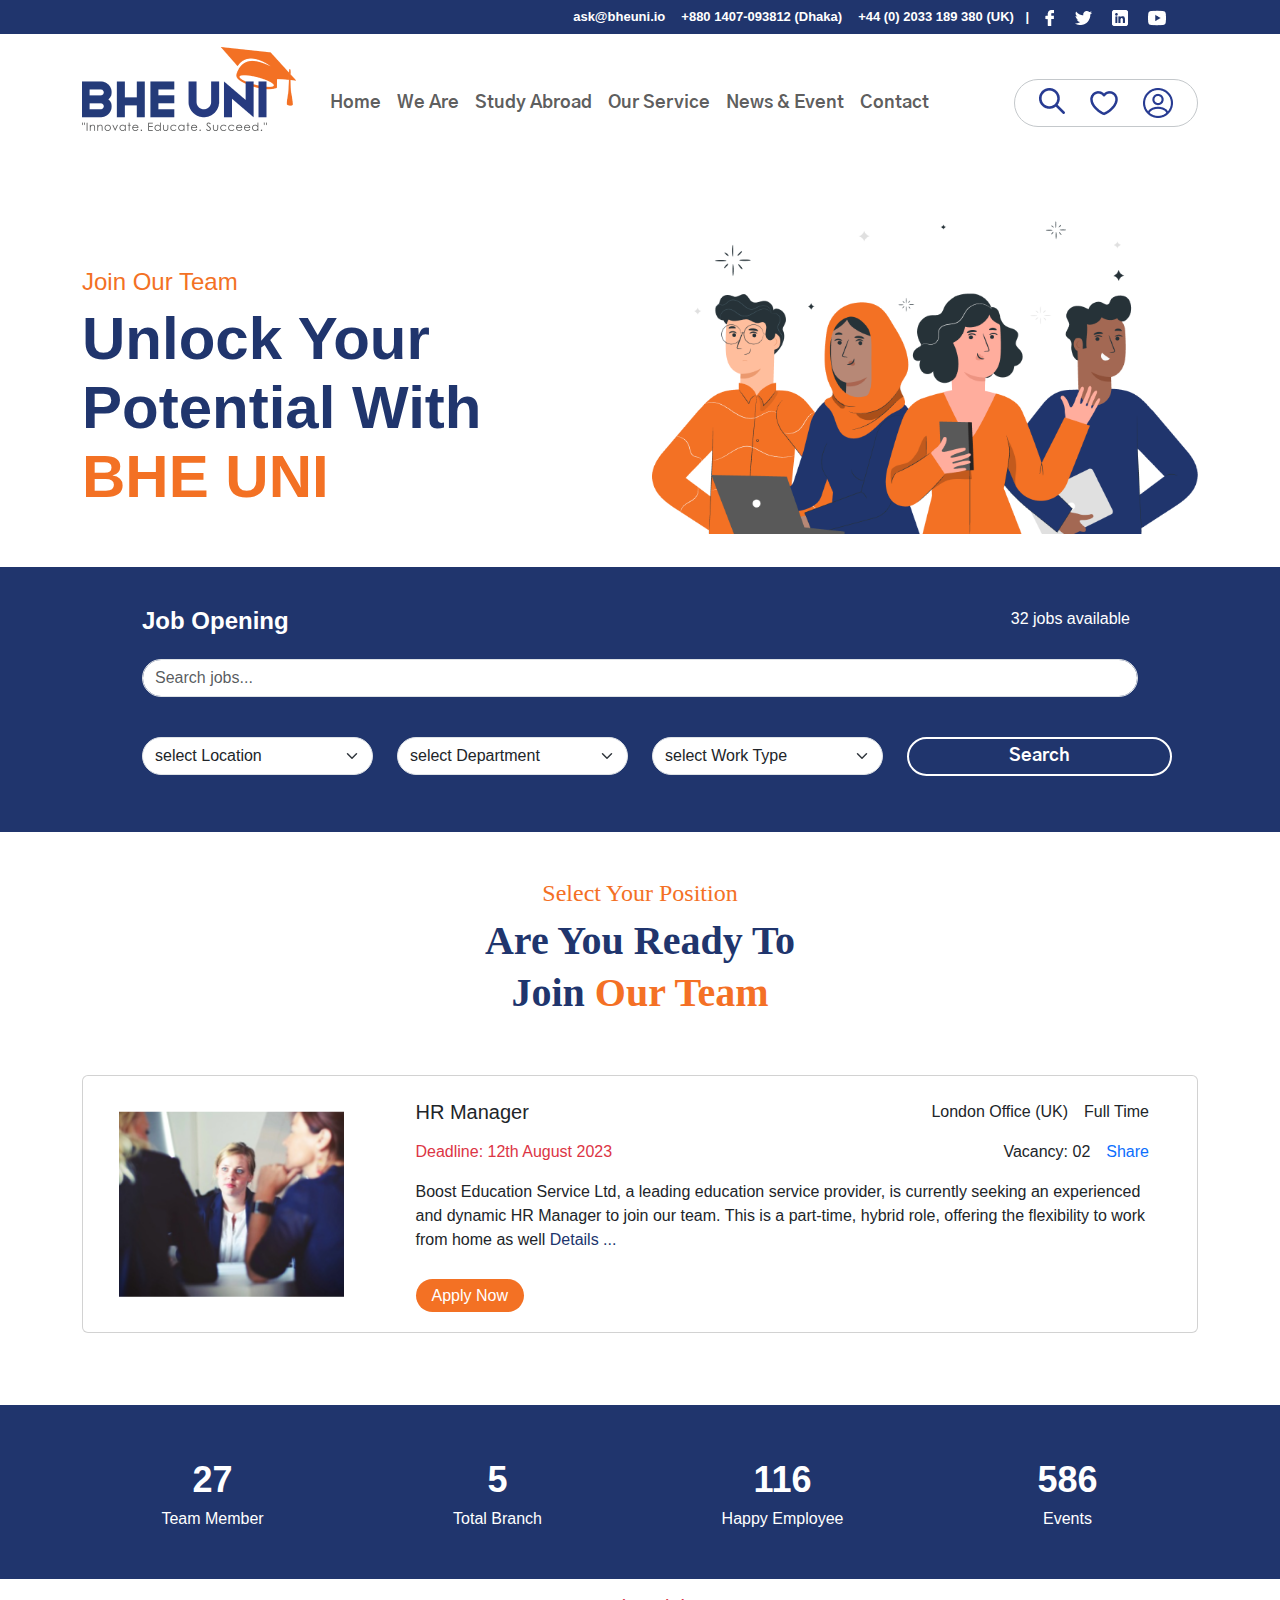
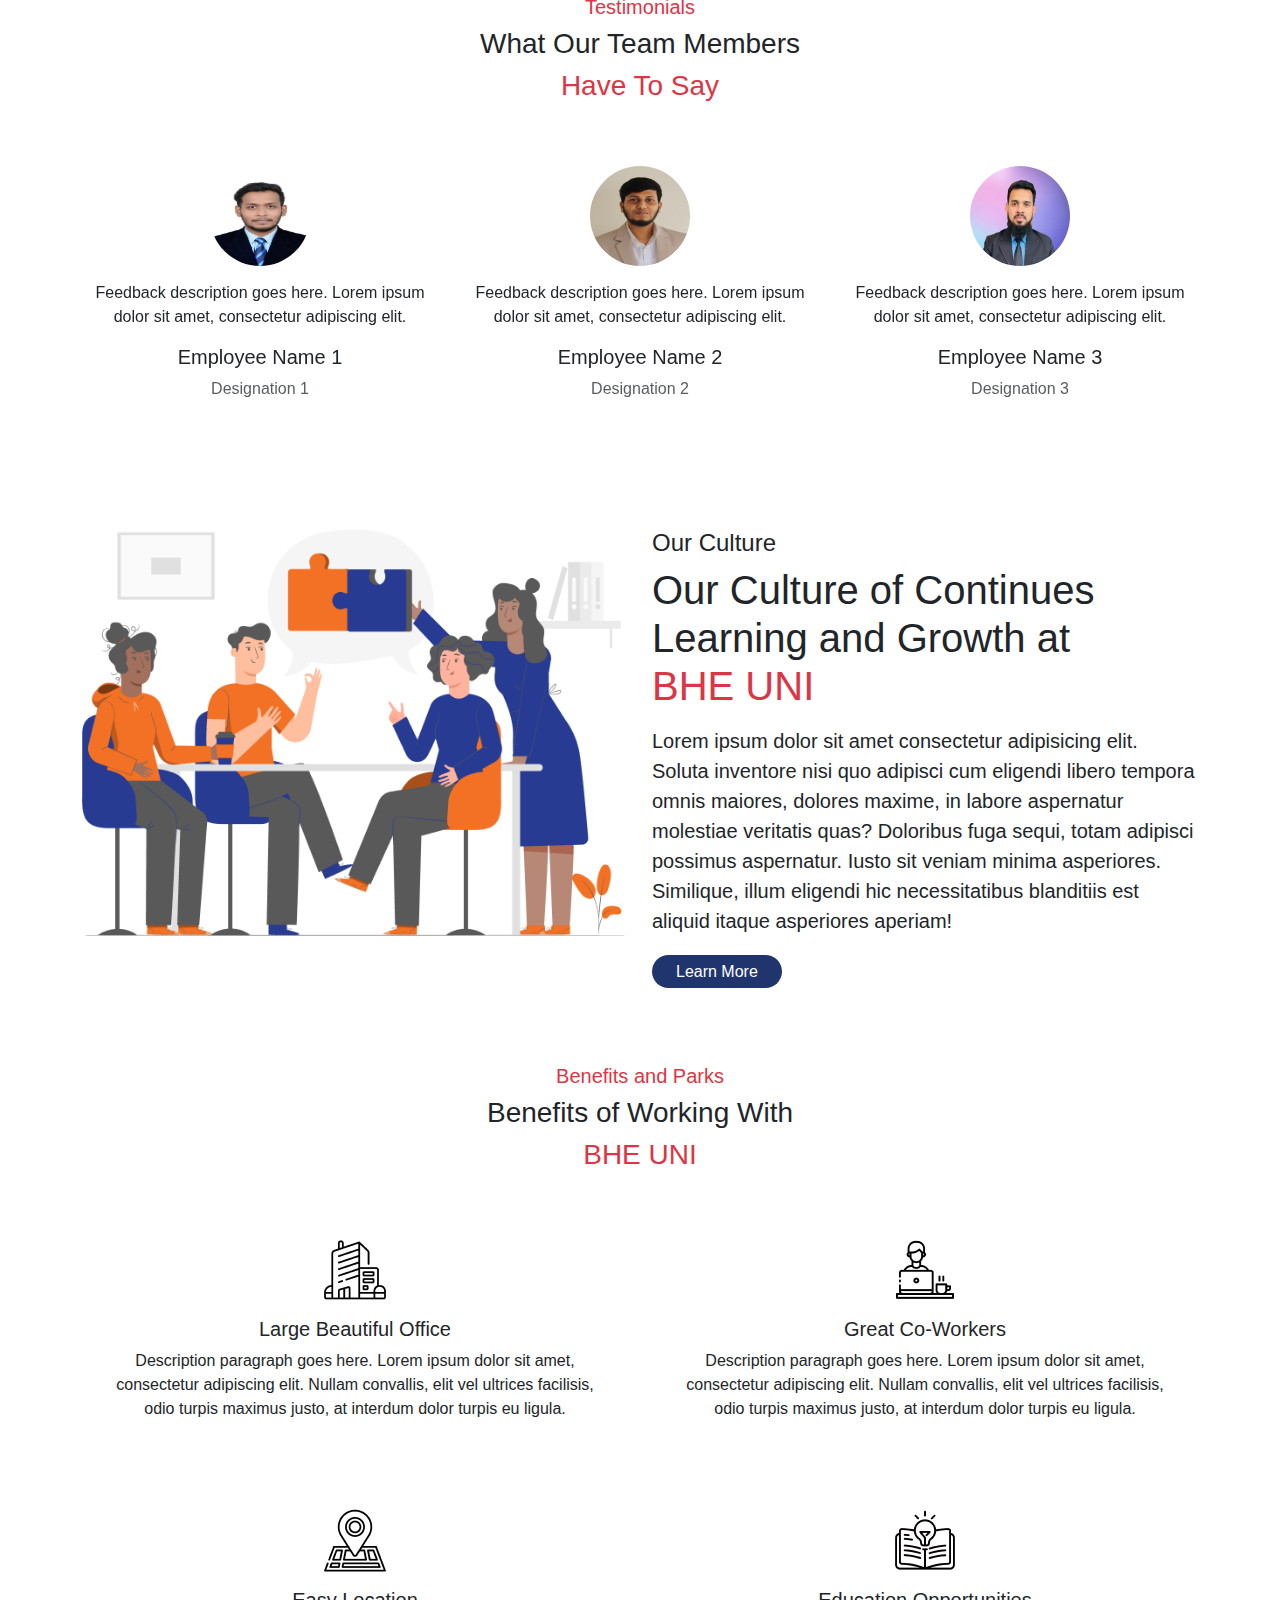
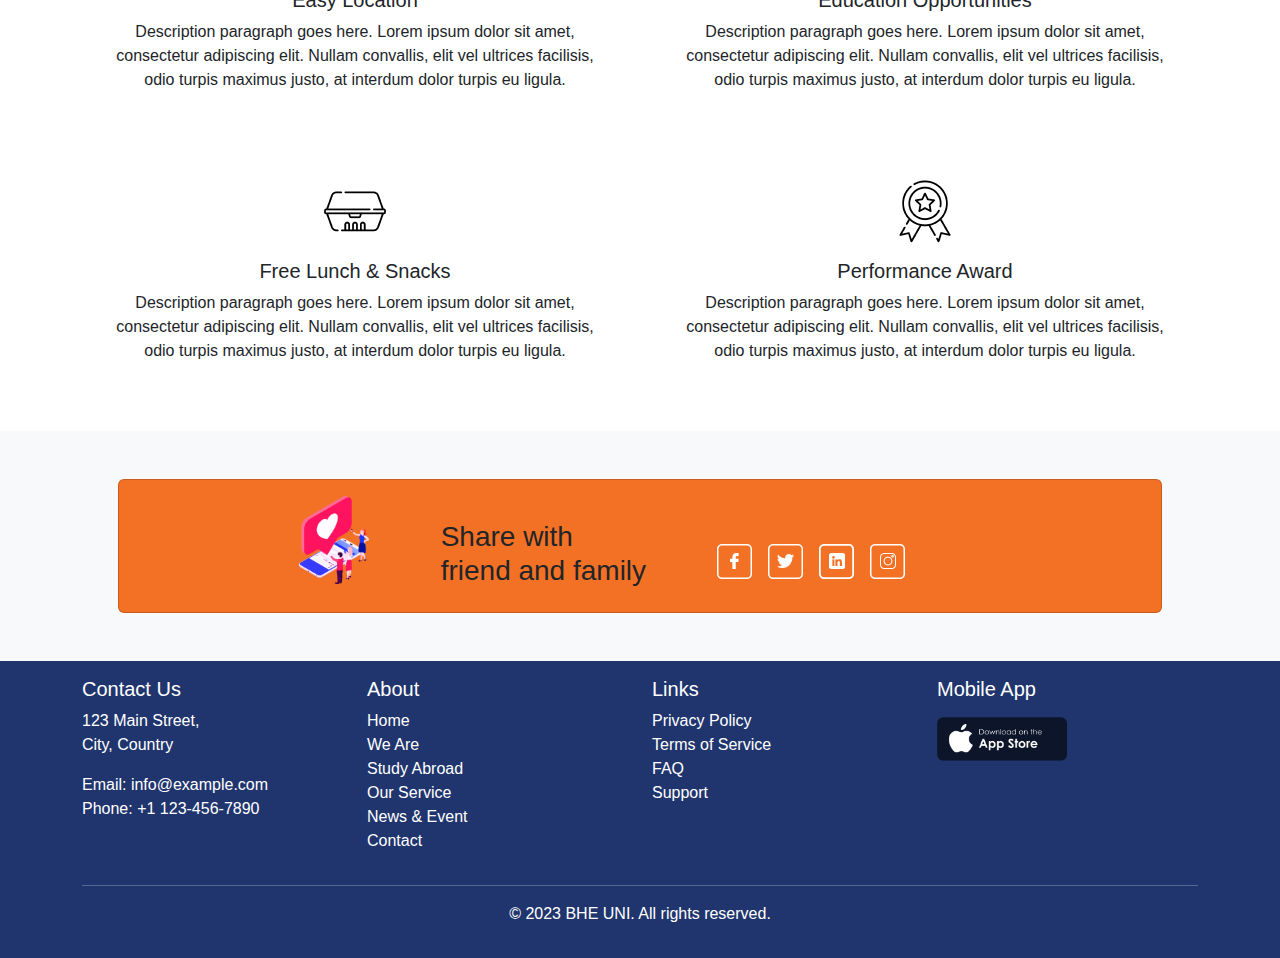
==== details.html @ 3ad09891 "Details page added" ====
<!DOCTYPE html>
<html lang="en">
<head>
  <meta charset="UTF-8">
  <meta name="viewport" content="width=device-width, initial-scale=1.0">
  <title>Job Portal Template</title>
  <link rel="stylesheet" href="css/style.css">
  <link href="https://cdn.jsdelivr.net/npm/bootstrap@5.3.0-alpha1/dist/css/bootstrap.min.css" rel="stylesheet">
  <link href="https://cdn.jsdelivr.net/npm/@fortawesome/fontawesome-free@5.15.3/css/all.min.css" rel="stylesheet">

  <!-- font family css  -->
  <link rel="preconnect" href="https://fonts.googleapis.com">
  <link rel="preconnect" href="https://fonts.gstatic.com" crossorigin>
  <link href="https://fonts.googleapis.com/css2?family=Gothic+A1:wght@100;200;300;400;500;600;700;800;900&display=swap" rel="stylesheet">

  <link href="https://fonts.googleapis.com/css2?family=Poppins:ital,wght@0,200;0,300;0,400;0,500;0,600;0,700;0,800;0,900;1,100;1,200;1,300;1,400;1,500;1,600;1,700;1,800;1,900&display=swap" rel="stylesheet">
  <link rel="canonical" href="https://www.fonts.com/font/monotype/century-gothic/story" />
  

</head>
<body>

  <!-- Header Section -->
  <header class="bg-light">
    <!-- Top Bar -->
    <div class="py-2 primary-color d-none d-md-block">
      <div class="container d-flex justify-content-end topbar">
        <div class="me-3">
          <a class="text-reset" href="mailto:info@example.com">ask@bheuni.io</a>
        </div>
        <div class="me-3">
          <a class="text-reset" href="tel:+123456789">+880 1407-093812 (Dhaka)</a>
        </div>
        <div class="me-3">
          <a class="text-reset" href="tel:+123456789">+44 (0) 2033 189 380 (UK) <span class="ps-2">|</span> </a>
        </div>
        <div class="me-3">
          <a class="pe-3" href="#"><img src="./img/fb.png" alt=""></a>
          <a class="pe-3" href="#"><img src="./img/twitter.png" alt=""></a>
          <a class="pe-3" href="#"><img src="./img/linkedin.png" alt=""></a>
          <a class="pe-3" href="#"><img src="./img/youtube.png" alt=""></a>
        </div>
      </div>
    </div>

    <!-- Menu Bar -->
    <nav class="navbar navbar-expand-lg navbar-light bg-white menubar">
        <div class="container">
          <!-- Logo -->
          <a class="navbar-brand" href="#"><img src="./img/logo.png" alt="Logo"></a>
          <button class="navbar-toggler" type="button" data-bs-toggle="collapse" data-bs-target="#navbarNav"
            aria-controls="navbarNav" aria-expanded="false" aria-label="Toggle navigation">
            <span class="navbar-toggler-icon"></span>
          </button>
          <div class="collapse navbar-collapse" id="navbarNav">
            <!-- Menu Items -->
            <ul class="fw-bold navbar-nav ms-0">
              <li class="nav-item">
                <a class="nav-link" href="#">Home</a>
              </li>
              <li class="nav-item">
                <a class="nav-link" href="#">We Are</a>
              </li>
              <li class="nav-item">
                <a class="nav-link" href="#">Study Abroad</a>
              </li>
              <li class="nav-item">
                <a class="nav-link" href="#">Our Service</a>
              </li>
              <li class="nav-item">
                <a class="nav-link" href="#">News &amp; Event</a>
              </li>
              <li class="nav-item">
                <a class="nav-link" href="#">Contact</a>
              </li>
            </ul>
            <div class="d-block d-md-none">
              <div class="d-flex">
                <!-- Search and Wishlist Icons -->
              <div class="rounded-circle bg-white p-2 me-3">
                <i class="fas fa-search"></i>
              </div>
              <div class="rounded-circle bg-white p-2 me-3">
                <i class="fas fa-heart"></i>
              </div>
              <!-- User Icon -->
              <div class="rounded-circle bg-white p-2">
                <i class="fas fa-user"></i>
              </div>
              </div>
            </div>
          </div>
          <div class="d-none d-md-block card rounded-pill px-3 border border-secondary-subtle">
            <div class="d-flex">
              <!-- Search and Wishlist Icons -->
            <div class="rounded-circle bg-white p-2 me-2">
              <!-- <i class="fas fa-search"></i> -->
              <img src="./img/search.png" alt="">
            </div>
            <div class="rounded-circle bg-white p-2 me-2">
              <!-- <i class="fas fa-heart"></i> -->
              <img src="./img/love.png" alt="">
            </div>
            <!-- User Icon -->
            <div class="rounded-circle bg-white p-2">
              <!-- <i class="fas fa-user"></i> -->
              <img src="./img/user.png" alt="">
            </div>
            </div>
          </div>
        </div>
      </nav>
      
  </header>

  <!-- Hero section start-->
  <section class=" pt-5">
    <div class="container">
      <div class="row">
        <!-- Left Side (Text Content) -->
        <div class="col-lg-6 py-5">
            <h5><span class="hero-title1">Join Our Team</span></h5>
          <h1 class="hero-title2 highligh-primary">Unlock Your <br>Potential With <br> <span class="hero-title3">BHE UNI</span> </h1>
        </div>
        <!-- Right Side (Image Content) -->
        <div class="col-lg-6 mt-4 mt-lg-0">
          <img src="./img/illustration-herobox.png" alt="Hero Image" class="img-fluid rounded">
        </div>
      </div>
    </div>
  </section>
  <!-- Hero section end-->

  <!-- Search section Start -->
  <section class="py-3 primary-color text-white">
    <div class="container px-5">
      <div class="p-4">
        <!-- Title and Job Count -->
        <div class="d-flex justify-content-between mb-4">
          <h2 class="mb-0 job-search-title">Job Opening</h2>
          <p class="mb-0 pe-2">32 jobs available</p>
        </div>
        <!-- Search Box -->
        <div class="input-group mb-3">
          <input type="text" class="form-control rounded-pill" placeholder="Search jobs..." aria-label="Search job" aria-describedby="search-icon">
        </div>
        <!-- Dropdown Filters -->
        <div class="row mb-3 d-md-flex justify-content-around">
          <div class="col-12 col-md-3">
            <select class="form-select rounded-pill mt-4" id="location">
              <option selected>select Location</option>
              <option value="1">Location 1</option>
              <option value="2">Location 2</option>
              <!-- Add more options as needed -->
            </select>
          </div>
          <div class="col-12 col-md-3">
            <select class="form-select rounded-pill mt-4" id="department">
              <option selected>select Department</option>
              <option value="1">Department 1</option>
              <option value="2">Department 2</option>
              <!-- Add more options as needed -->
            </select>
          </div>
          <div class="col-12 col-md-3">
            <select class="form-select rounded-pill mt-4" id="work-type">
              <option selected>select Work Type</option>
              <option value="1">Work Type 1</option>
              <option value="2">Work Type 2</option>
              <!-- Add more options as needed -->
            </select>
          </div>
          <div class="col-12 col-md-3">
            <a class="search-button rounded-pill mt-4 text-white" type="button">Search</a>
          </div>
        </div>
        <!-- Search Button -->
        
      </div>
    </div>
  </section>
  <!-- Search section End -->

  <!-- Ready section start -->
  <div class="text-center mt-5">
    <h5 class="job-caption highligh-secondary">Select Your Position</h5>
    <h3 class="job-caption2 highligh-primary">Are You Ready To <br>Join <span class="highligh-secondary">Our Team</span></h3>
  </div>
  <!-- Ready section end -->

   <!-- Job Card Section Start -->
   <section class="py-5">
    <div class="container">
      <div class="card mb-4">
        <div class="row">
          <!-- Left Side (Image) -->
          <div class="col-12 col-md-3 d-flex align-items-center justify-content-start ps-5">
            <img src="./img/img-job-position-01.png" alt="Job Image" class="img-fluid">
          </div>
          <!-- Right Side (Job Details) -->
          <div class="col-12 col-md-9">
            <div class="card-body px-5 py-4">
              <!-- First Row -->
              <div class="row">
                <div class="col">
                  <h5 class="card-title highligh-primary">HR Manager</h5>
                </div>
                <div class="col d-flex justify-content-end">
                    <p class="card-text pe-3">London Office (UK)</p>
                    <p class="card-text">Full Time</p>
                </div>
              </div>
              <!-- Second Row -->
              <div class="row">
                <div class="col-md-8">
                    <p class="card-text text-danger">Deadline: 12th August 2023</p>
                </div>
                <div class="col-md-4 d-flex justify-content-end">
                    <p class="card-text pe-3">Vacancy: 02</p>
                    <a class="float-end">Share</a>
                </div>
              </div>
              <!-- Job Description Row -->
              <div class="row">
                <div class="col">
                  <!-- <h6 class="card-subtitle mb-2 text-muted">Job Description:</h6> -->
                  <p class="card-text">Boost Education Service Ltd, a leading education service provider, is currently seeking an experienced and dynamic HR Manager to join our team. This is a part-time, hybrid role, offering the flexibility to work from home as well <a href=""><span class="highligh-primary">Details ...</span></a></p>
                </div>
              </div>
              <!-- Apply Now Button Row -->
              <div class="row mt-3">
                <div class="col mt-3">
                  <a class="" href="#" ><span class="secondary-color px-3 py-2 rounded-pill">Apply Now</span></a>
                </div>
              </div>
            </div>
          </div>
        </div>
      </div>
    </div>
  </section>
  <!-- Job Card Section End-->

   <!-- Counting Section -->
   <section class="primary-color py-5">
    <div class="container">
      <div class="row">
        <!-- Column 1 -->
        <div class="col-md-3 counting-item">
          <div class="counting-number text-white" data-count="45">0</div>
          <div>Team Member</div>
        </div>
        <!-- Column 2 -->
        <div class="col-md-3 counting-item">
          <div class="counting-number text-white" data-count="7">0</div>
          <div>Total Branch</div>
        </div>
        <!-- Column 3 -->
        <div class="col-md-3 counting-item">
          <div class="counting-number text-white" data-count="199">0</div>
          <div>Happy Employee</div>
        </div>
        <!-- Column 4 -->
        <div class="col-md-3 counting-item">
          <div class="counting-number text-white" data-count="1010">0</div>
          <div>Events</div>
        </div>
      </div>
    </div>
  </section>

   <!-- Ready section start -->
   <div class="text-center m-3">
    <h5><span class="text-danger">Testimonials</span></h5>
    <h3>What Our Team Members</h3>
    <h3><span class="text-danger">Have To Say</span></h3>
  </div>
  <!-- Ready section end -->
  <!-- Testimonial Section -->
  <section class="py-5">
    <div class="container">
      <div id="testimonialCarousel" class="carousel slide" data-bs-ride="carousel">
        <!-- Testimonial Indicators (Slider Controls) -->
        <!-- <ol class="carousel-indicators">
          <li data-bs-target="#testimonialCarousel" data-bs-slide-to="0" class="active"></li>
          <li data-bs-target="#testimonialCarousel" data-bs-slide-to="1"></li>
        </ol> -->
        <div class="carousel-inner">
          <div class="carousel-item active">
            <div class="row">
              <!-- Testimonial 1 -->
              <div class="col-md-4 testimonial-item">
                <img src="img/user1.jpg" alt="Testimonial Image 1">
                <p>Feedback description goes here. Lorem ipsum dolor sit amet, consectetur adipiscing elit.</p>
                <h5>Employee Name 1</h5>
                <p class="text-muted">Designation 1</p>
              </div>
              <!-- Testimonial 2 -->
              <div class="col-md-4 testimonial-item muted">
                <img src="img/user2.jpg" alt="Testimonial Image 2">
                <p>Feedback description goes here. Lorem ipsum dolor sit amet, consectetur adipiscing elit.</p>
                <h5>Employee Name 2</h5>
                <p class="text-muted">Designation 2</p>
              </div>
              <!-- Testimonial 3 -->
              <div class="col-md-4 testimonial-item">
                <img src="img/user3.jpg" alt="Testimonial Image 3">
                <p>Feedback description goes here. Lorem ipsum dolor sit amet, consectetur adipiscing elit.</p>
                <h5>Employee Name 3</h5>
                <p class="text-muted">Designation 3</p>
              </div>
            </div>
          </div>
          <!-- Testimonial 4, Testimonial 5, Testimonial 6 -->
          <div class="carousel-item">
            <div class="row">
              <!-- Testimonial 4 -->
              <div class="col-md-4 testimonial-item muted">
                <img src="img/user1.jpg" alt="Testimonial Image 4">
                <p>Feedback description goes here. Lorem ipsum dolor sit amet, consectetur adipiscing elit.</p>
                <h5>Employee Name 4</h5>
                <p class="text-muted">Designation 4</p>
              </div>
              <!-- Testimonial 5 -->
              <div class="col-md-4 testimonial-item">
                <img src="img/user2.jpg" alt="Testimonial Image 5">
                <p>Feedback description goes here. Lorem ipsum dolor sit amet, consectetur adipiscing elit.</p>
                <h5>Employee Name 5</h5>
                <p class="text-muted">Designation 5</p>
              </div>
              <!-- Testimonial 6 -->
              <div class="col-md-4 testimonial-item muted">
                <img src="./img/user3.jpg" alt="Testimonial Image 6">
                <p>Feedback description goes here. Lorem ipsum dolor sit amet, consectetur adipiscing elit.</p>
                <h5>Employee Name 6</h5>
                <p class="text-muted">Designation 6</p>
              </div>
            </div>
          </div>
        </div>
        <!-- Carousel Controls -->
        <!-- <a class="carousel-control-prev" href="#testimonialCarousel" role="button" data-bs-slide="prev">
          <span class="carousel-control-prev-icon" aria-hidden="true"></span>
          <span class="visually-hidden">Previous</span>
        </a>
        <a class="carousel-control-next" href="#testimonialCarousel" role="button" data-bs-slide="next">
          <span class="carousel-control-next-icon" aria-hidden="true"></span>
          <span class="visually-hidden">Next</span>
        </a>
      </div> -->
    </div>
  </section>

  <!-- Culture section start-->
  <section class="py-5">
    <div class="container">
      <div class="row py-3">
        <!-- Left Side (Text Content) -->
        <div class="col-lg-6 mt-4 mt-lg-0">
            <img src="./img/Plant.png" alt="Hero Image" class="img-fluid rounded">
          </div>
        <!-- Right Side (Image Content) -->
        <div class="col-lg-6">
            <h4>Our Culture</h4>
            <h1 class="mb-3">Our Culture of Continues <br>Learning and Growth at <br><span class="text-danger">BHE UNI</span> </h1>
            <p class="lead mb-4">Lorem ipsum dolor sit amet consectetur adipisicing elit. Soluta inventore nisi quo adipisci cum eligendi libero tempora omnis maiores, dolores maxime, in labore aspernatur molestiae veritatis quas? Doloribus fuga sequi, totam adipisci possimus aspernatur. Iusto sit veniam minima asperiores. Similique, illum eligendi hic necessitatibus blanditiis est aliquid itaque asperiores aperiam!</p>
            <a class="primary-color rounded-pill px-4 py-2">Learn More</a>
          </div>
      </div>
    </div>
  </section>
  <!-- Culture section end-->

   <!-- Benefit Header section start -->
   <div class="text-center m-3">
    <h5><span class="text-danger">Benefits and Parks</span></h5>
    <h3>Benefits of Working With</h3>
    <h3><span class="text-danger">BHE UNI</span></h3>
  </div>
  <!-- Benefit Header section end -->

  <!-- Benefits Section -->
  <section class="py-3 text-center">
    <div class="container">
      <div class="row d-flex">
        <!-- Benefit Card 1 -->
        <div class="col-md-6 benefit-card">
          <div class="p-3 mx-3">
            <!-- <i class="benefit-icon fas fa-cogs"></i> -->
            <img src="./img/benifit-01.png" alt="">
            <h5 class="pt-3">Large Beautiful Office</h5>
            <p>Description paragraph goes here. Lorem ipsum dolor sit amet, consectetur adipiscing elit. Nullam convallis,
                elit vel ultrices facilisis, odio turpis maximus justo, at interdum dolor turpis eu ligula.</p>
          </div>
        </div>
        <!-- Benefit Card 2 -->
        <div class="col-md-6 benefit-card">
            <div class="p-3 mx-3">
                <img src="./img/benifit-02.png" alt="">
                <h5 class="pt-3">Great Co-Workers</h5>
                <p>Description paragraph goes here. Lorem ipsum dolor sit amet, consectetur adipiscing elit. Nullam convallis,
                    elit vel ultrices facilisis, odio turpis maximus justo, at interdum dolor turpis eu ligula.</p>
            </div>
      </div>
        <div class="col-md-6 benefit-card">
            <div class="p-3 mx-3">
                <img src="./img/benifit-03.png" alt="">
                <h5 class="pt-3">Easy Location</h5>
                <p>Description paragraph goes here. Lorem ipsum dolor sit amet, consectetur adipiscing elit. Nullam convallis,
                    elit vel ultrices facilisis, odio turpis maximus justo, at interdum dolor turpis eu ligula.</p>
            </div>
      </div>
        <div class="col-md-6 benefit-card">
            <div class="p-3 mx-3">
                <img src="./img/benifit-04.png" alt="">
                <h5 class="pt-3">Education Opportunities</h5>
                <p>Description paragraph goes here. Lorem ipsum dolor sit amet, consectetur adipiscing elit. Nullam convallis,
                    elit vel ultrices facilisis, odio turpis maximus justo, at interdum dolor turpis eu ligula.</p>
            </div>
      </div>
        <div class="col-md-6 benefit-card">
            <div class="p-3 mx-3">
                <img src="./img/benifit-05.png" alt="">
                <h5 class="pt-3">Free Lunch & Snacks</h5>
                <p>Description paragraph goes here. Lorem ipsum dolor sit amet, consectetur adipiscing elit. Nullam convallis,
                    elit vel ultrices facilisis, odio turpis maximus justo, at interdum dolor turpis eu ligula.</p>
            </div>
      </div>
        <div class="col-md-6 benefit-card">
            <div class="p-3 mx-3">
                <img src="./img/benifit-06.png" alt="">
                <h5 class="pt-3">Performance Award</h5>
                <p>Description paragraph goes here. Lorem ipsum dolor sit amet, consectetur adipiscing elit. Nullam convallis,
                    elit vel ultrices facilisis, odio turpis maximus justo, at interdum dolor turpis eu ligula.</p>
            </div>
      </div>
    </div>
  </section>

  <!-- Share section Start -->
  <section class="bg-light py-5 px-5">
    <div class="container px-md-5">
      <div class="card px-md-5 secondary-color">
        <div class="card-body px-md-5">
          <div class="row px-md-5">
            <!-- Column 1 - Image -->
            <div class="col-md-2 ps-md-5">
              <img src="img/share-vector.png" alt="Share Image" class="img-fluid">
            </div>
            <!-- Column 2 - Text -->
            <div class="col-md-5 pt-4">
              <h3 class="text-left ps-md-5">Share with <br>friend and family</h3>
            </div>
            <!-- Column 3 - Social Media Icons -->
            <div class="col-md-5">
              <div class="d-flex justify-content-start pt-5">
                <!-- Replace the links with actual social media share URLs -->
                <a href="#" class="me-3"><img src="img/share-social-icon-01.png" alt=""></a>
                <a href="#" class="me-3"><img src="img/share-social-icon-02.png" alt=""></a>
                <a href="#" class="me-3"><img src="img/share-social-icon-03.png" alt=""></a>
                <a href="#" class="me-3"><img src="img/share-social-icon-04.png" alt=""></a>
              </div>
            </div>
          </div>
        </div>
      </div>
    </div>
  </section>
  
  <!-- Share section End -->

  <!-- Footer section start -->
  <footer class="primary-color py-3">
    <div class="container">
      <div class="row">
        <!-- Column 1 - Contact Us -->
        <div class="col-md-3">
          <h5>Contact Us</h5>
          <p>123 Main Street,<br>City, Country</p>
          <p>Email: info@example.com<br>Phone: +1 123-456-7890</p>
        </div>
        <!-- Column 2 - About -->
        <div class="col-md-3">
          <h5>About</h5>
          <ul class="list-unstyled">
            <li><a class="text-white" href="#">Home</a></li>
            <li><a class="text-white" href="#">We Are</a></li>
            <li><a class="text-white" href="#">Study Abroad</a></li>
            <li><a class="text-white" href="#">Our Service</a></li>
            <li><a class="text-white" href="#">News &amp; Event</a></li>
            <li><a class="text-white" href="#">Contact</a></li>
          </ul>
        </div>
        <!-- Column 3 - Links -->
        <div class="col-md-3">
          <h5>Links</h5>
          <ul class="list-unstyled">
            <li><a class="text-white" href="#">Privacy Policy</a></li>
            <li><a class="text-white" href="#">Terms of Service</a></li>
            <li><a class="text-white" href="#">FAQ</a></li>
            <li><a class="text-white" href="#">Support</a></li>
          </ul>
        </div>
        <!-- Column 4 - App Download -->
        <div class="col-md-3">
          <h5>Mobile App</h5>
          <div class="my-3 d-flex flex-column">
            <img class="img-fluid" src="img/apps.png" alt="" width="130px">
            <img class="img-fluid pt-2" src="img/Gplay.png" alt="" width="130px">
          </div>
        </div>
      </div>
    </div>
    <!-- Footer Bottom - Copyright Text -->
    <div class="container text-center mt-3">
      <p><hr> &copy; 2023 BHE UNI. All rights reserved.</p>
    </div>
  </footer>
  
  <!-- Footer section end -->

  <script src="https://cdn.jsdelivr.net/npm/@popperjs/core@2.9.1/dist/umd/popper.min.js"></script>
  <script src="https://cdn.jsdelivr.net/npm/bootstrap@5.3.0-alpha1/dist/js/bootstrap.min.js"></script>
  <script src="https://code.jquery.com/jquery-3.6.0.min.js"></script>
  <script>
    // Counting Animation
    $(document).ready(function() {
      $('.counting-number').each(function() {
        $(this).prop('Counter', 0).animate({
          Counter: $(this).data('count')
        }, {
          duration: 2000,
          easing: 'swing',
          step: function(now) {
            $(this).text(Math.ceil(now));
          }
        });
      });
    });
  </script>
</body>
</html>
---- css/style.css ----
@font-face {
  font-family: centuryGothic;
  src: url(./fonts/CenturyGothic.otf) format('otf'),
  url(./fonts/CenturyGothic.ttf) format('ttf') ;
}
body{
  font-family: 'centuryGothic',sans-serif!important;
  /* font-family: 'Poppins', sans-serif; */
}
.topbar{
  /* font-family: 'Poppins', sans-serif; */
  font-family: 'centuryGothic',sans-serif!important;
  font-size: 13px;
  font-style: normal;
  font-weight: 700;
  line-height: 140%;
}
.menubar{
  font-family: 'Gothic A1', sans-serif!important;
  font-size: 18px;
  font-style: normal;
  font-weight: 700;
  line-height: normal;
}
.hero-title1{
  font-size: 24px;
  font-style: normal;
  font-weight: 400;
  line-height: normal;
  color: #F37124;
}
.hero-title2{
  font-size: 60px;
  font-style: normal;
  font-weight: 700;
  line-height: normal;
}
.hero-title3{
  color: #F37124;
}
.job-search-title{
  font-size: 24px;
  font-style: normal;
  font-weight: 700;
  line-height: normal;
}
.search-button{
  border-radius: 30px;
  border: 2px solid white;
  text-align: center;
  padding: 6px 100px;
  font-family: Gothic A1;
  font-size: 18px;
  font-style: normal;
  font-weight: 700;
  line-height: normal;
}
.job-caption{
  font-family: Century Gothic;
  font-size: 24px;
  font-style: normal;
  font-weight: 400;
  line-height: normal;
}
.job-caption2{
  font-feature-settings: 'clig' off, 'liga' off;
  font-family: Century Gothic;
  font-size: 40px;
  font-style: normal;
  font-weight: 700;
  line-height: 130%;
}
.highligh-secondary{
  color: #F47025;
}
.highligh-primary{
  color: #20356D;
}
.primary-color{
    color:white ;
    background-color:#20356D ;
}
.secondary-color{
    background-color:#F37124 !important;
    color:white ;
}
.counting-item {
    text-align: center;
}
.counting-number {
    font-size: 36px;
    font-weight: bold;
    color: #007bff;
}
.testimonial-item {
    text-align: center;
  }
  .testimonial-item img {
    width: 100px;
    height: 100px;
    border-radius: 50%;
    margin: 0 auto 15px;
  }
  .carousel-indicators li {
    background-color: #d8d8d8;
    border-radius: 50%;
    width: 8px;
    height: 8px;
  }
  .carousel-indicators .active {
    background-color: #007bff;
  }
  .benefit-card {
    text-align: center;
    padding: 20px;
  }
  .benefit-icon {
    font-size: 36px;
    color: #007bff;
  }
  a{
    text-decoration: none!important;
  }
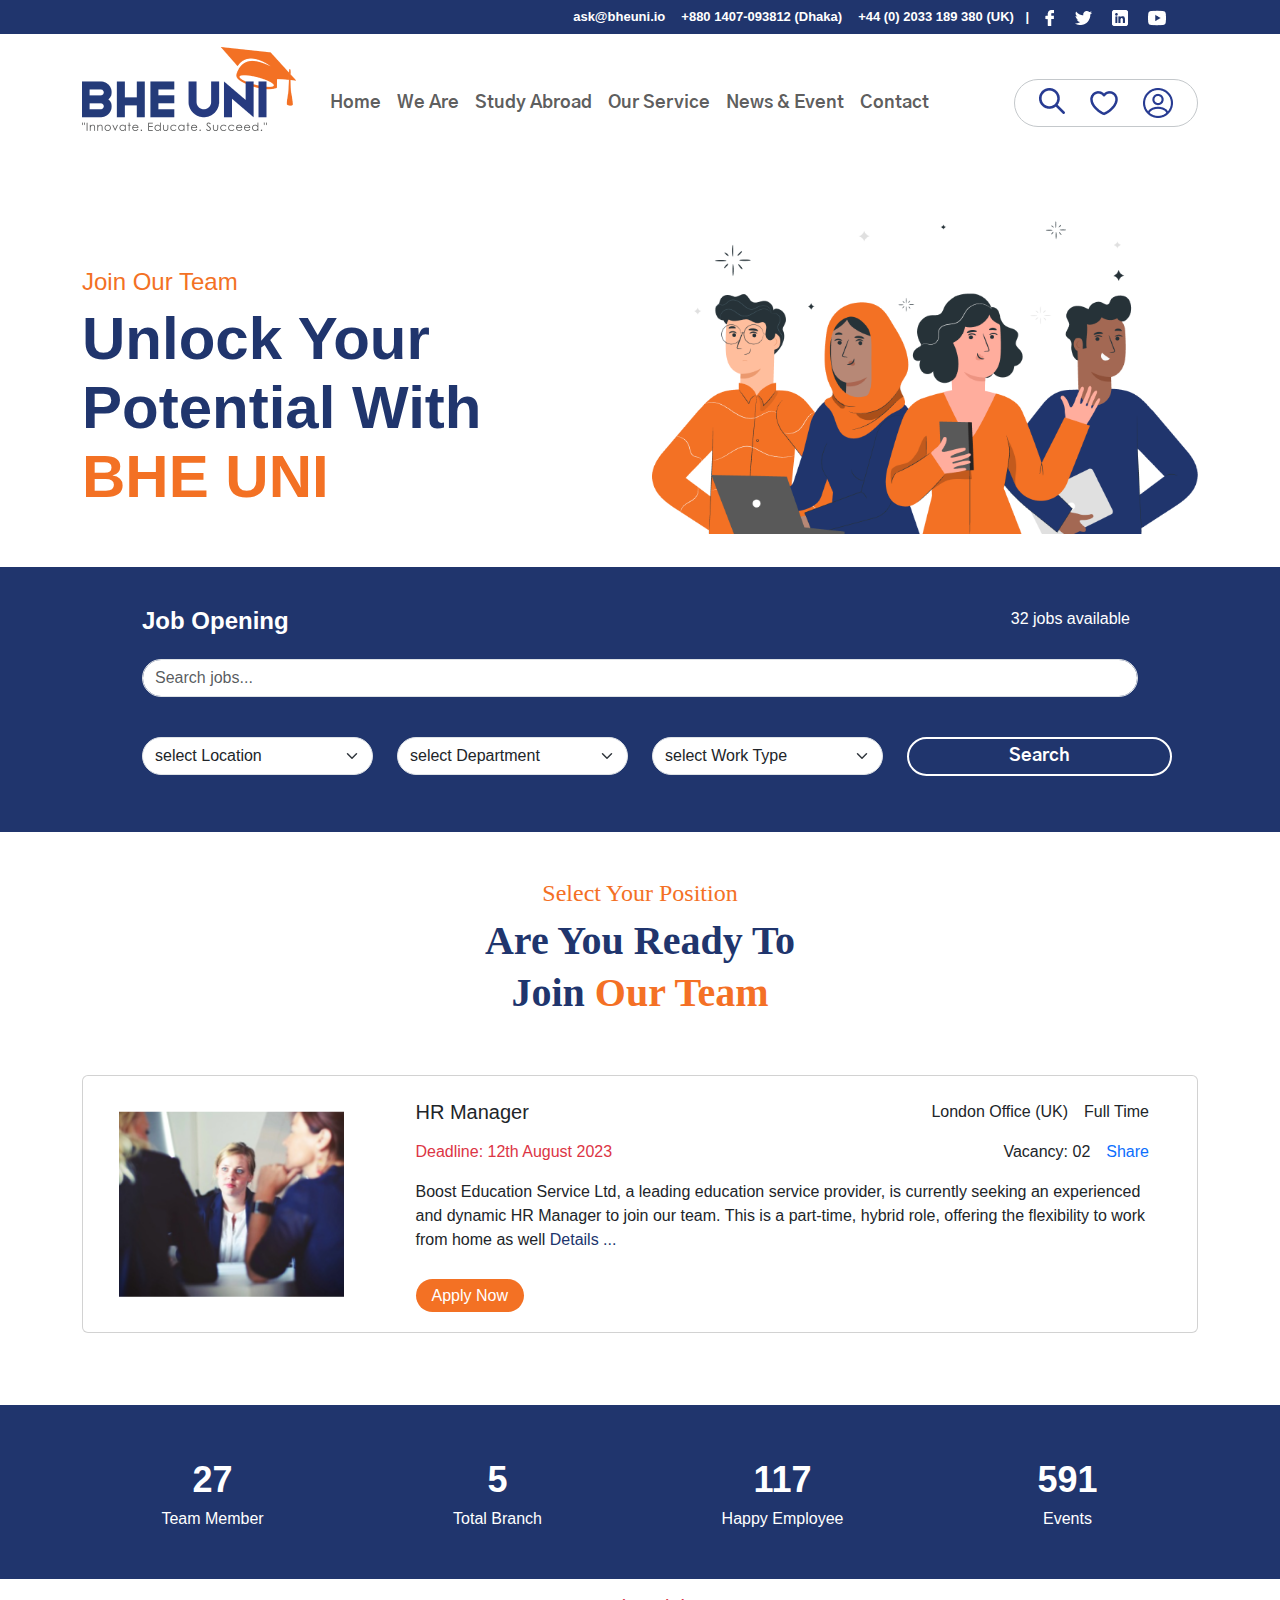
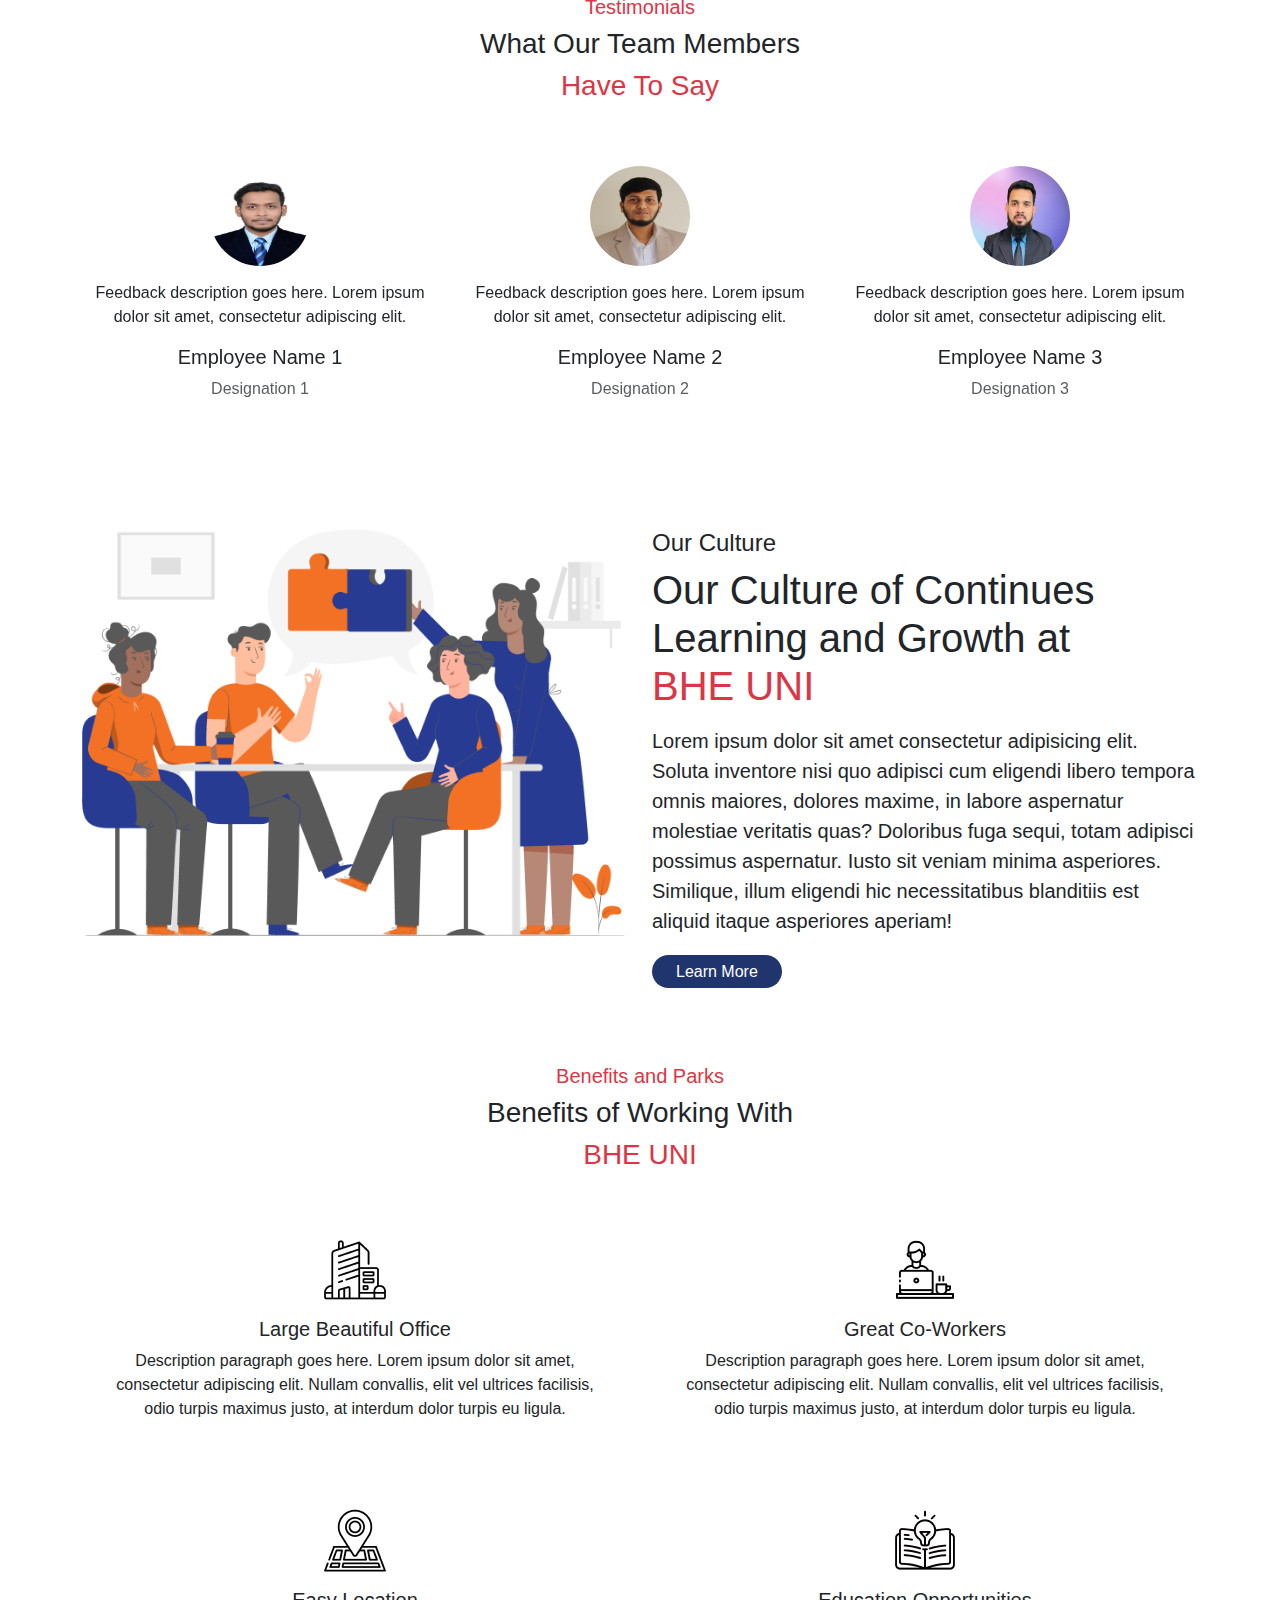
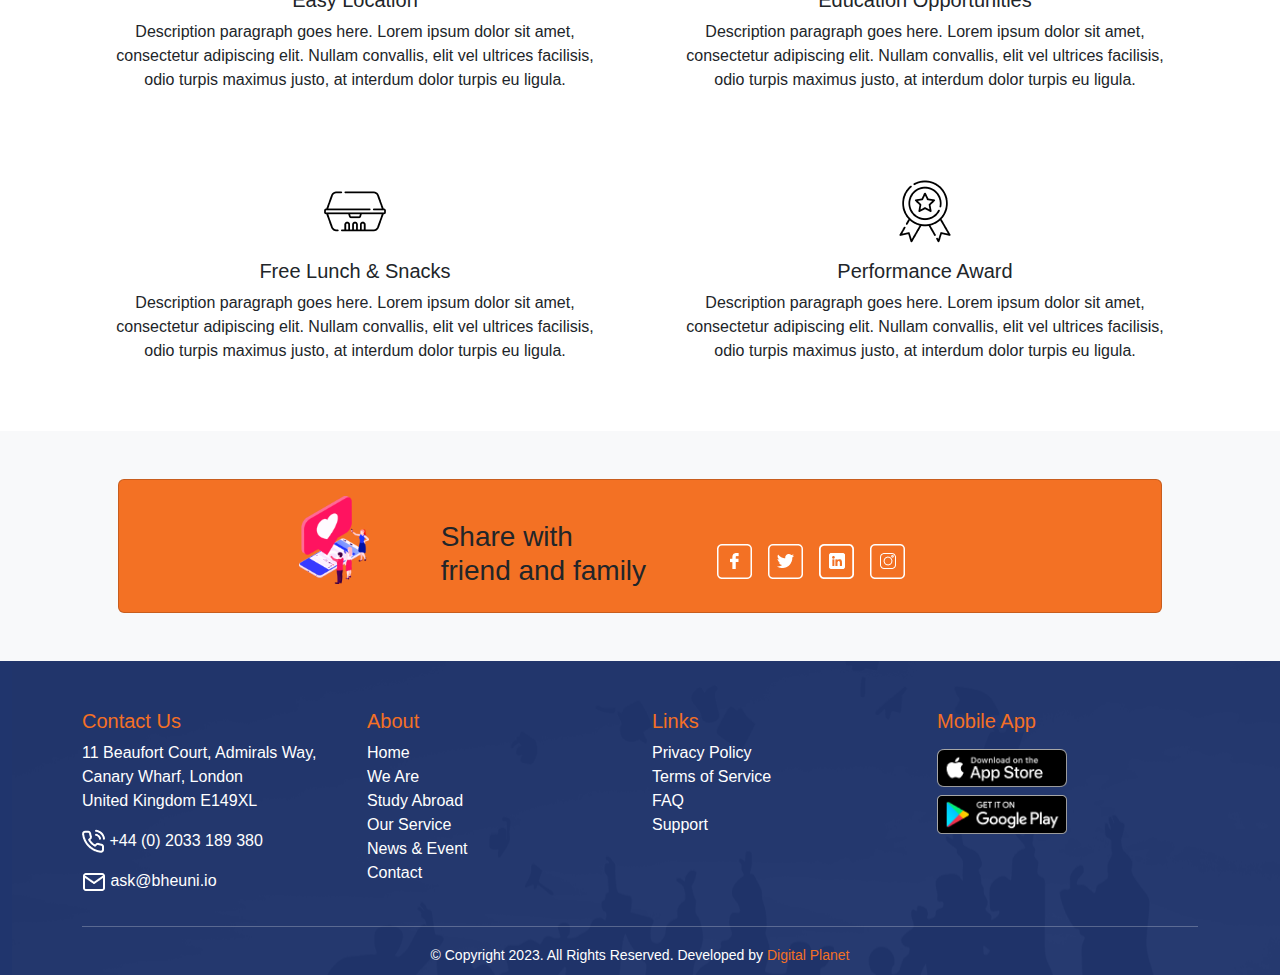
==== commit e366473b: "footer logo updated" ====
--- a/details.html
+++ b/details.html
@@ -470,18 +470,21 @@
   <!-- Share section End -->
 
   <!-- Footer section start -->
-  <footer class="primary-color py-3">
+  <footer class="primary-color pt-5 pb-2 footer-menubar">
     <div class="container">
       <div class="row">
         <!-- Column 1 - Contact Us -->
         <div class="col-md-3">
-          <h5>Contact Us</h5>
-          <p>123 Main Street,<br>City, Country</p>
-          <p>Email: info@example.com<br>Phone: +1 123-456-7890</p>
+          <h5 class="highligh-secondary">Contact Us</h5>
+          <p>11 Beaufort Court, Admirals Way,<br>
+            Canary Wharf, London <br> United Kingdom
+            E149XL</p>
+          <p><img src="./img/phone-Icon.png" alt=""> +44 (0) 2033 189 380</p>
+          <p><img src="./img/phone-call.png" alt=""> ask@bheuni.io</p>
         </div>
         <!-- Column 2 - About -->
         <div class="col-md-3">
-          <h5>About</h5>
+          <h5 class="highligh-secondary">About</h5>
           <ul class="list-unstyled">
             <li><a class="text-white" href="#">Home</a></li>
             <li><a class="text-white" href="#">We Are</a></li>
@@ -493,7 +496,7 @@
         </div>
         <!-- Column 3 - Links -->
         <div class="col-md-3">
-          <h5>Links</h5>
+          <h5 class="highligh-secondary">Links</h5>
           <ul class="list-unstyled">
             <li><a class="text-white" href="#">Privacy Policy</a></li>
             <li><a class="text-white" href="#">Terms of Service</a></li>
@@ -503,17 +506,17 @@
         </div>
         <!-- Column 4 - App Download -->
         <div class="col-md-3">
-          <h5>Mobile App</h5>
+          <h5 class="highligh-secondary">Mobile App</h5>
           <div class="my-3 d-flex flex-column">
-            <img class="img-fluid" src="img/apps.png" alt="" width="130px">
-            <img class="img-fluid pt-2" src="img/Gplay.png" alt="" width="130px">
+            <img class="img-fluid" src="img/Mobile app store badge.png" alt="" width="130px">
+            <img class="img-fluid pt-2" src="img/Mobile app store badge-ggl.png" alt="" width="130px">
           </div>
         </div>
       </div>
     </div>
     <!-- Footer Bottom - Copyright Text -->
     <div class="container text-center mt-3">
-      <p><hr> &copy; 2023 BHE UNI. All rights reserved.</p>
+      <small><hr> © Copyright 2023. All Rights Reserved. Developed by <a class="text-reset" href=""><span class="highligh-secondary"> Digital Planet</span></a></small>
     </div>
   </footer>
   
--- a/css/style.css
+++ b/css/style.css
@@ -121,3 +121,7 @@
   a{
     text-decoration: none!important;
   }
+.footer-menubar{
+  background: url('../img/img_footer.png');
+  background-color: #20356D;
+}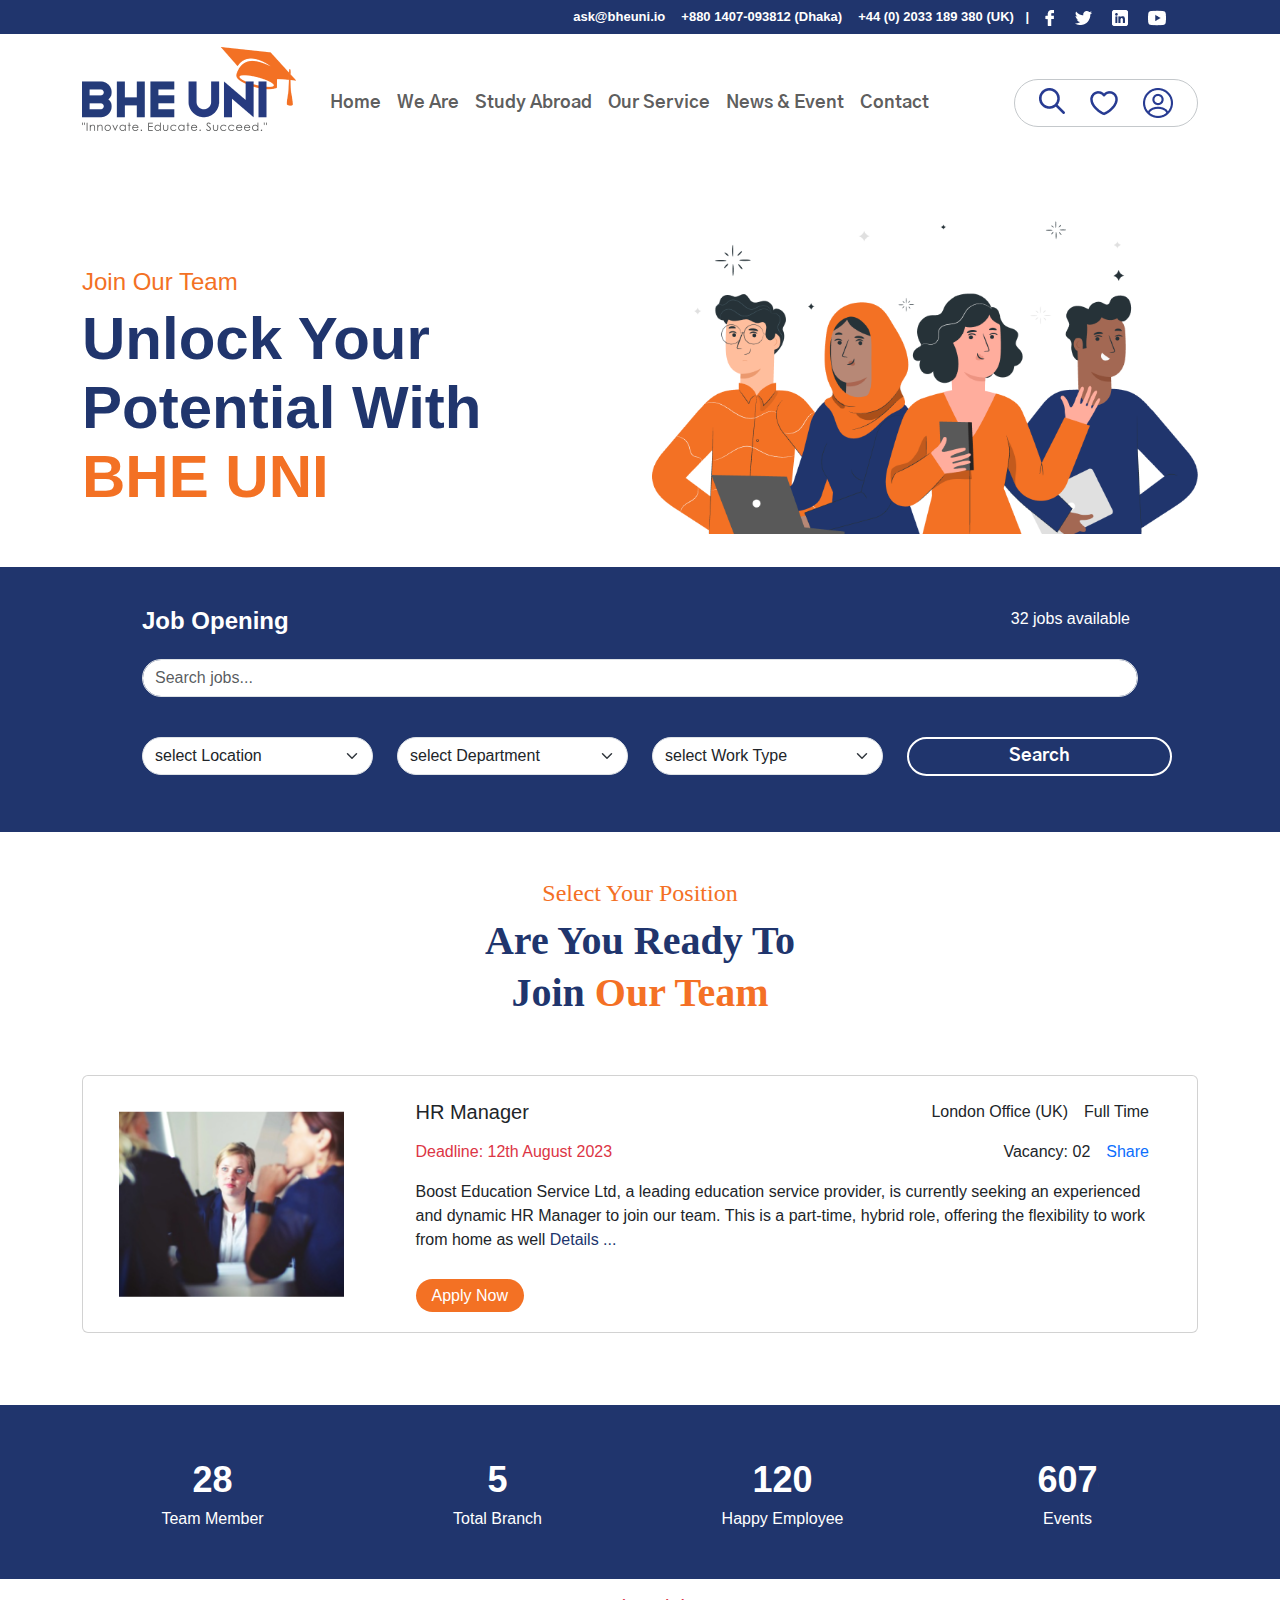
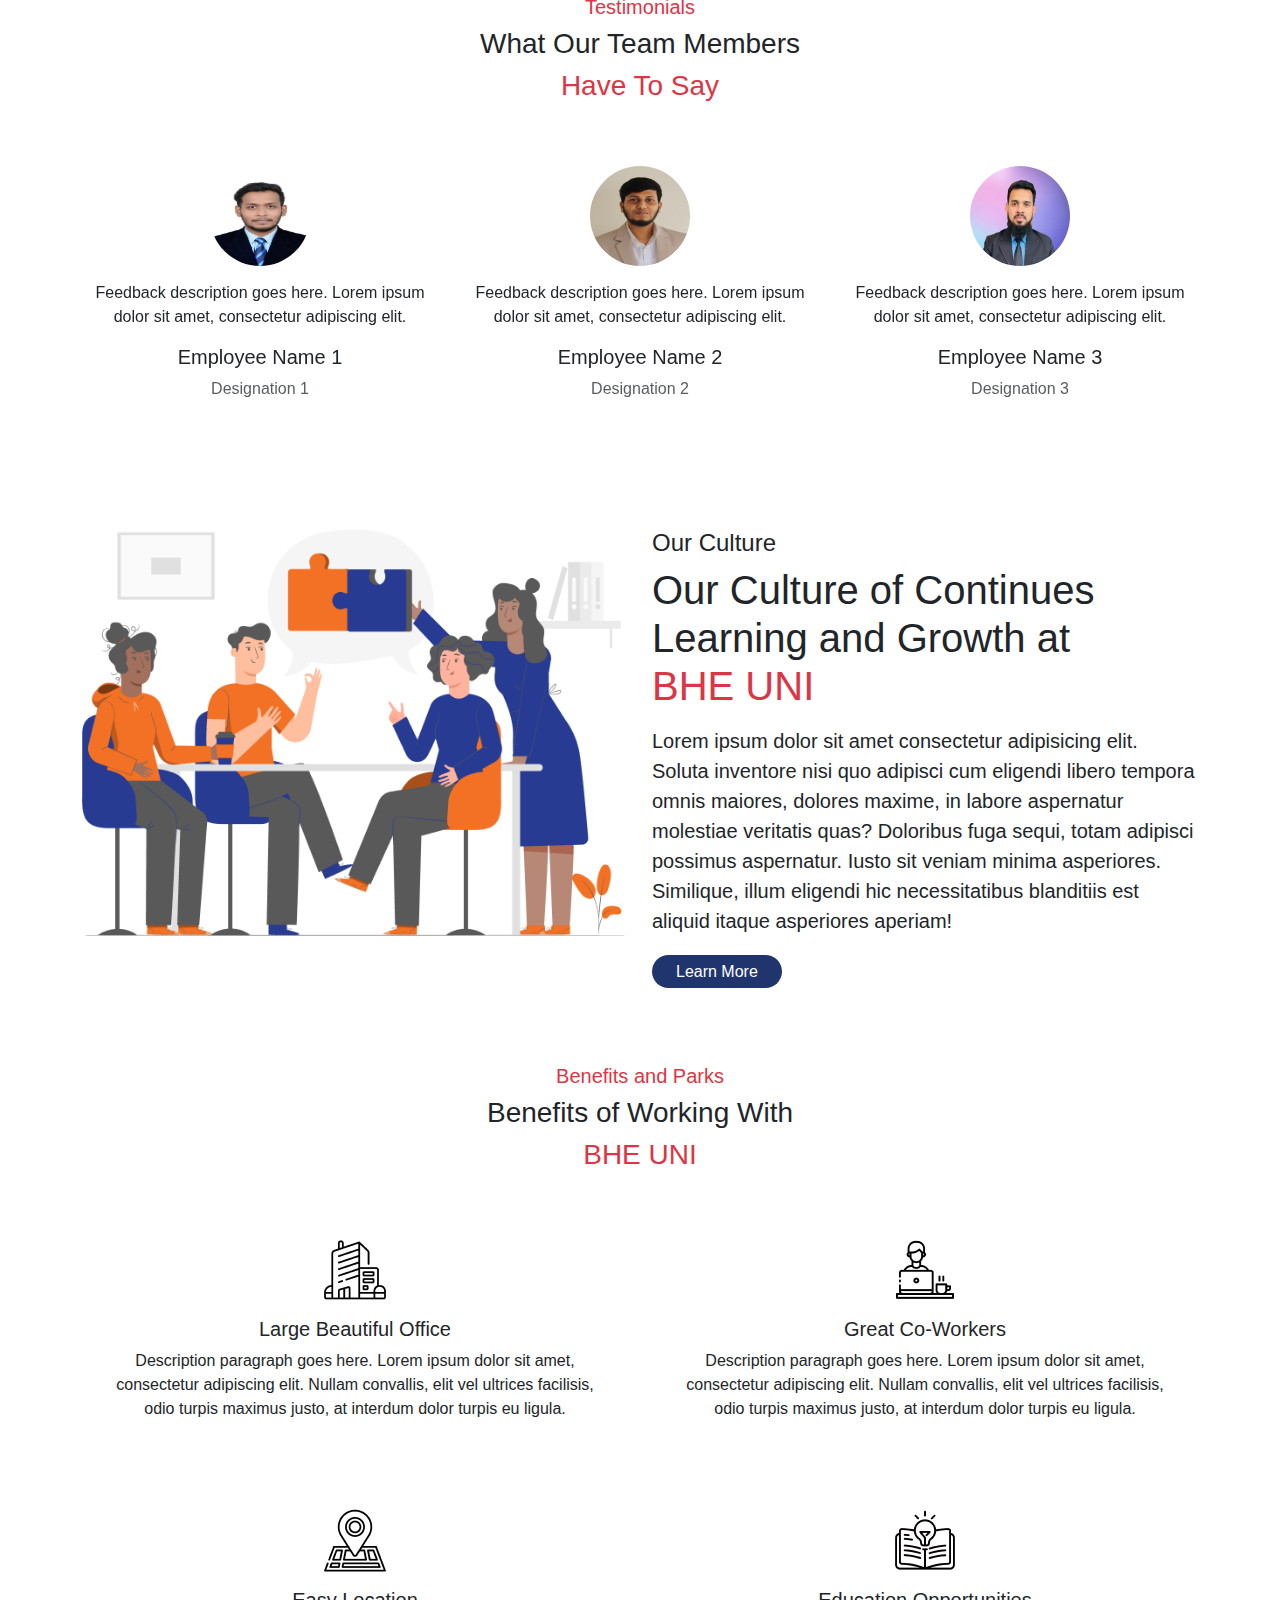
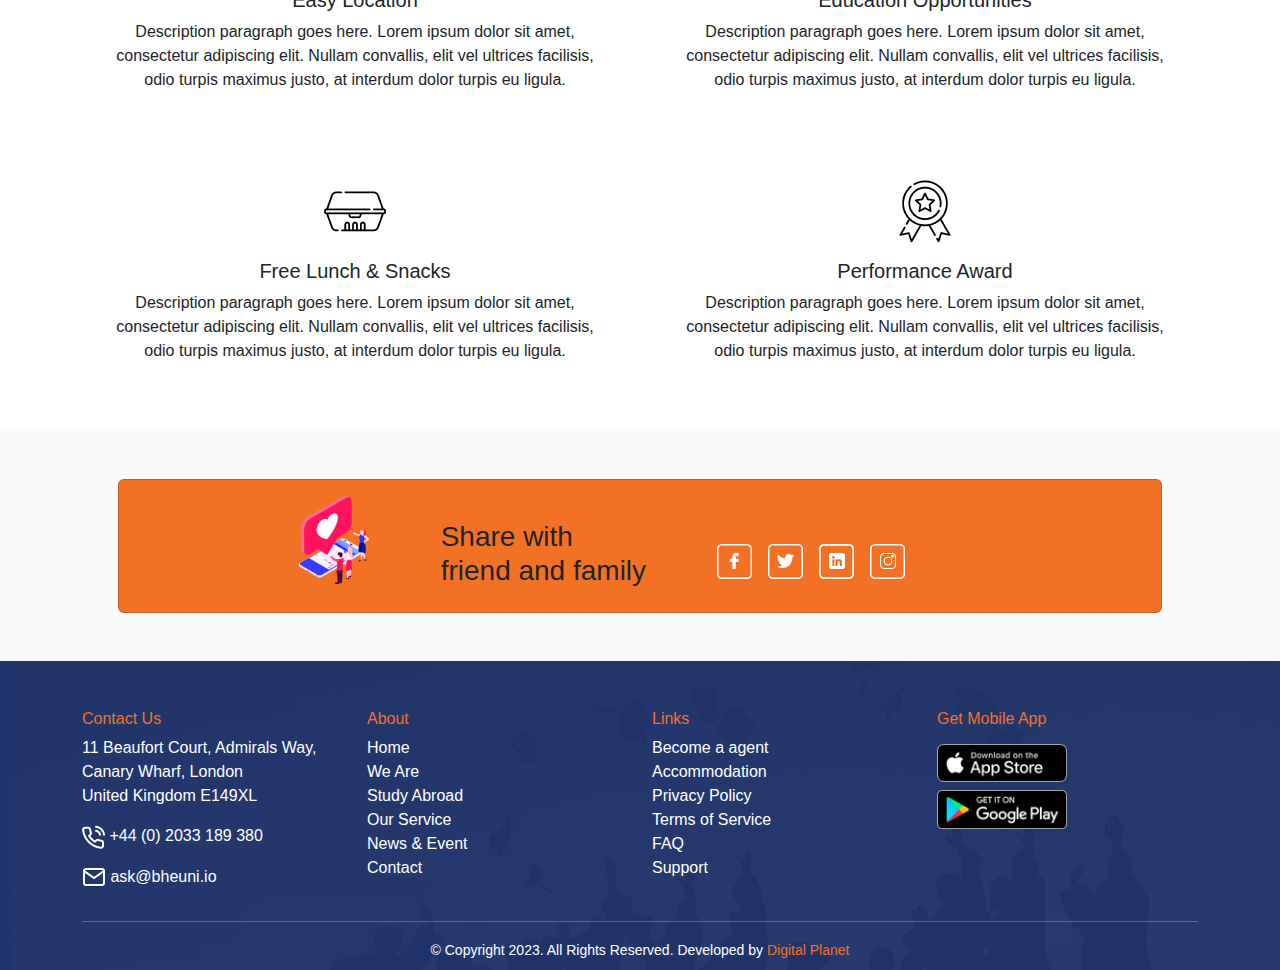
==== commit fe28bfa0: "Update footer" ====
--- a/details.html
+++ b/details.html
@@ -474,8 +474,8 @@
     <div class="container">
       <div class="row">
         <!-- Column 1 - Contact Us -->
-        <div class="col-md-3">
-          <h5 class="highligh-secondary">Contact Us</h5>
+        <div class="col-md-3 col-12">
+          <h6 class="highligh-secondary">Contact Us</h6>
           <p>11 Beaufort Court, Admirals Way,<br>
             Canary Wharf, London <br> United Kingdom
             E149XL</p>
@@ -483,8 +483,8 @@
           <p><img src="./img/phone-call.png" alt=""> ask@bheuni.io</p>
         </div>
         <!-- Column 2 - About -->
-        <div class="col-md-3">
-          <h5 class="highligh-secondary">About</h5>
+        <div class="col-md-3 col-12">
+          <h6 class="highligh-secondary">About</h6>
           <ul class="list-unstyled">
             <li><a class="text-white" href="#">Home</a></li>
             <li><a class="text-white" href="#">We Are</a></li>
@@ -495,9 +495,11 @@
           </ul>
         </div>
         <!-- Column 3 - Links -->
-        <div class="col-md-3">
-          <h5 class="highligh-secondary">Links</h5>
+        <div class="col-md-3 col-12">
+          <h6 class="highligh-secondary">Links</h6>
           <ul class="list-unstyled">
+            <li><a class="text-white" href="#">Become a agent</a></li>
+            <li><a class="text-white" href="#">Accommodation</a></li>
             <li><a class="text-white" href="#">Privacy Policy</a></li>
             <li><a class="text-white" href="#">Terms of Service</a></li>
             <li><a class="text-white" href="#">FAQ</a></li>
@@ -505,8 +507,8 @@
           </ul>
         </div>
         <!-- Column 4 - App Download -->
-        <div class="col-md-3">
-          <h5 class="highligh-secondary">Mobile App</h5>
+        <div class="col-md-3 col-12">
+          <h6 class="highligh-secondary">Get Mobile App</h6>
           <div class="my-3 d-flex flex-column">
             <img class="img-fluid" src="img/Mobile app store badge.png" alt="" width="130px">
             <img class="img-fluid pt-2" src="img/Mobile app store badge-ggl.png" alt="" width="130px">
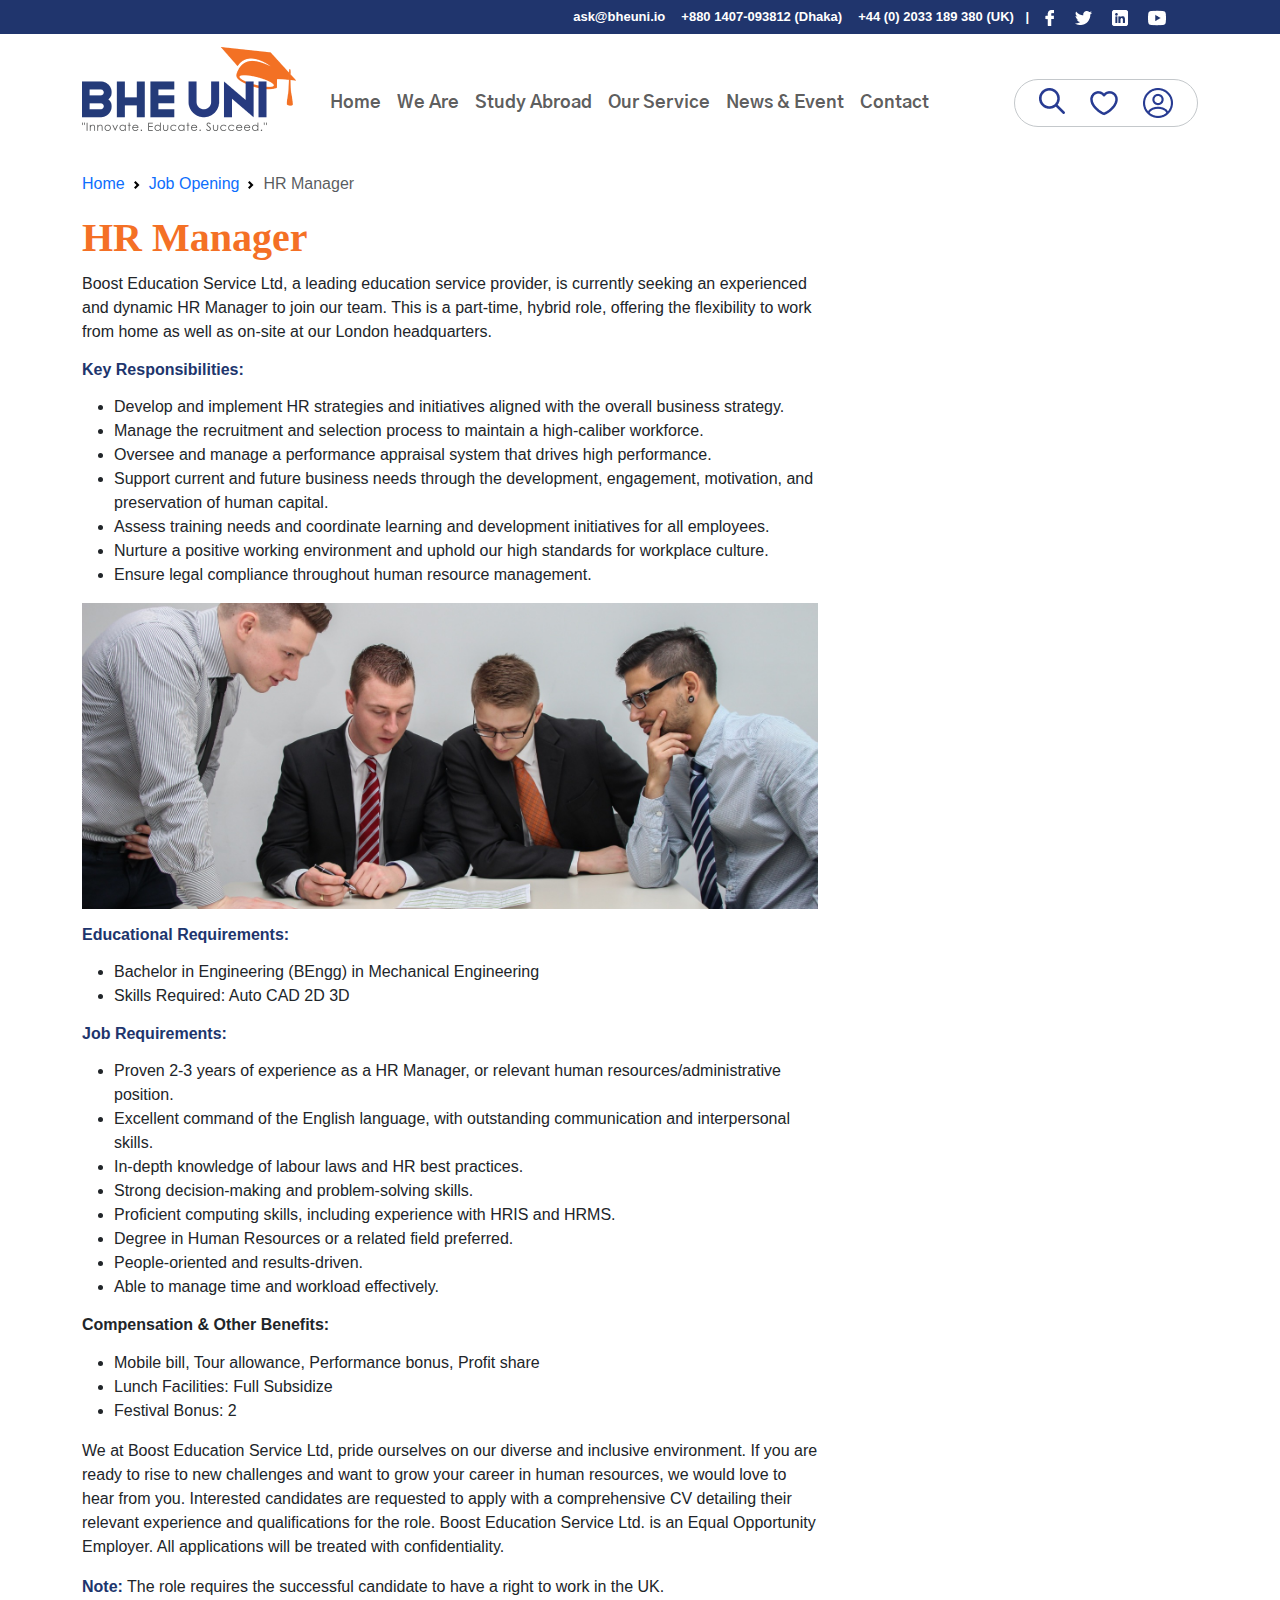
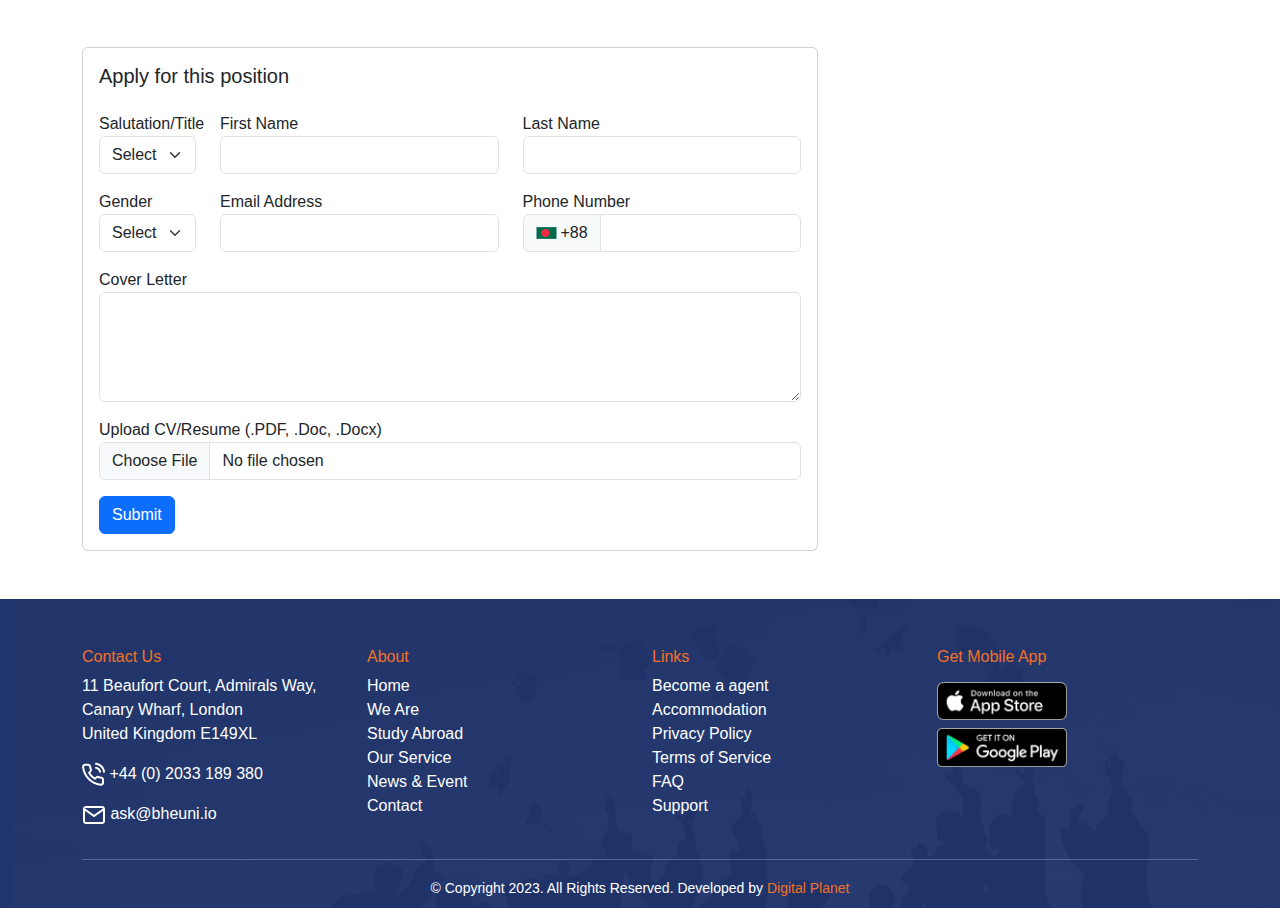
==== commit 2b071ec9: "Job Details page updated" ====
--- a/details.html
+++ b/details.html
@@ -3,7 +3,7 @@
 <head>
   <meta charset="UTF-8">
   <meta name="viewport" content="width=device-width, initial-scale=1.0">
-  <title>Job Portal Template</title>
+  <title>Job Details</title>
   <link rel="stylesheet" href="css/style.css">
   <link href="https://cdn.jsdelivr.net/npm/bootstrap@5.3.0-alpha1/dist/css/bootstrap.min.css" rel="stylesheet">
   <link href="https://cdn.jsdelivr.net/npm/@fortawesome/fontawesome-free@5.15.3/css/all.min.css" rel="stylesheet">
@@ -112,362 +112,153 @@
       </nav>
       
   </header>
-
-  <!-- Hero section start-->
-  <section class=" pt-5">
-    <div class="container">
-      <div class="row">
-        <!-- Left Side (Text Content) -->
-        <div class="col-lg-6 py-5">
-            <h5><span class="hero-title1">Join Our Team</span></h5>
-          <h1 class="hero-title2 highligh-primary">Unlock Your <br>Potential With <br> <span class="hero-title3">BHE UNI</span> </h1>
-        </div>
-        <!-- Right Side (Image Content) -->
-        <div class="col-lg-6 mt-4 mt-lg-0">
-          <img src="./img/illustration-herobox.png" alt="Hero Image" class="img-fluid rounded">
-        </div>
+  <div class="container">
+    <!-- Breadcumb start  -->
+    <nav style="--bs-breadcrumb-divider: url(&#34;data:image/svg+xml,%3Csvg xmlns='http://www.w3.org/2000/svg' width='8' height='8'%3E%3Cpath d='M2.5 0L1 1.5 3.5 4 1 6.5 2.5 8l4-4-4-4z' fill='currentColor'/%3E%3C/svg%3E&#34;);" aria-label="breadcrumb">
+      <ol class="breadcrumb">
+        <li class="breadcrumb-item"><a href="/">Home</a></li>
+        <li class="breadcrumb-item"><a href="./index.html">Job Opening</a></li>
+        <li class="breadcrumb-item active" aria-current="page">HR Manager</li>
+      </ol>
+    </nav>
+    <!-- Breadcumb End  -->
+    <div class="row">
+      <div class="col-md-8">
+        <h3 class="job-caption2 highligh-secondary">HR Manager</h3>
+        <p>Boost Education Service Ltd, a leading education service provider, is currently seeking an experienced and dynamic HR Manager to join our team. This is a part-time, hybrid role, offering the flexibility to work from home as well as on-site at our London headquarters.</p>
+        <h6 class="highligh-primary fw-bold">Key Responsibilities:</h6>
+        <p>
+          <ul>
+            <li>Develop and implement HR strategies and initiatives aligned with the overall business strategy.</li>
+            <li>Manage the recruitment and selection process to maintain a high-caliber workforce.</li>
+            <li>Oversee and manage a performance appraisal system that drives high performance.</li>
+            <li>Support current and future business needs through the development, engagement, motivation, and preservation of human capital.</li>
+            <li>Assess training needs and coordinate learning and development initiatives for all employees.</li>
+            <li>Nurture a positive working environment and uphold our high standards for workplace culture.</li>
+            <li>Ensure legal compliance throughout human resource management.</li>
+          </ul>
+        </p>
+        <img class="img-fluid mb-md-3" src="./img/img.png" alt="">
+        <h6 class="highligh-primary fw-bold">Educational Requirements:</h6>
+        <p>
+          <ul>
+            <li>Bachelor in Engineering (BEngg) in Mechanical Engineering</li>
+            <li>Skills Required: Auto CAD 2D 3D</li>
+          </ul>
+        </p>
+        <h6 class="highligh-primary fw-bold">Job Requirements:</h6>
+        <p>
+          <ul>
+            <li>Proven 2-3 years of experience as a HR Manager, or relevant human resources/administrative position.</li>
+            <li>Excellent command of the English language, with outstanding communication and interpersonal skills.</li>
+            <li>In-depth knowledge of labour laws and HR best practices.</li>
+            <li>Strong decision-making and problem-solving skills.</li>
+            <li>Proficient computing skills, including experience with HRIS and HRMS.</li>
+            <li>Degree in Human Resources or a related field preferred.</li>
+            <li>People-oriented and results-driven.</li>
+            <li>Able to manage time and workload effectively.</li>
+          </ul>
+        </p>
+        <h6 class="highlight-primary fw-bold">Compensation & Other Benefits:</h6>
+        <p>
+          <ul>
+            <li>Mobile bill, Tour allowance, Performance bonus, Profit share</li>
+            <li>Lunch Facilities: Full Subsidize</li>
+            <li>Festival Bonus: 2</li>
+          </ul>
+        </p>
+        <p>We at Boost Education Service Ltd, pride ourselves on our diverse and inclusive environment. If you are ready to rise to new challenges and want to grow your career in human resources, we would love to hear from you. Interested candidates are requested to apply with a comprehensive CV detailing their relevant experience and qualifications for the role.
+        Boost Education Service Ltd. is an Equal Opportunity Employer. All applications will be treated with confidentiality.</p>
+        <p><span class="highligh-primary fw-bold">Note:</span> The role requires the successful candidate to have a right to work in the UK.
+        </p>
+        <!-- Form apply job start -->
+        <div class="my-5 card p-3">
+          <form>
+            <!-- First row -->
+            <div class="row">
+              <div class="col-md-12">
+                <h5>Apply for this position</h5>
+              </div>
+            </div>
+      
+            <!-- Second row -->
+            <div class="row mt-3">
+              <div class="col-md-2">
+                <label for="firstName">Salutation/Title</label>
+                <select class="form-select" id="gender" name="gender" required>
+                  <option value="" selected disabled>Select</option>
+                  <option value="male">Mr.</option>
+                  <option value="female">Mrs.</option>
+                  <option value="female">Dr.</option>
+                  <option value="other">Other</option>
+                </select>
+              </div>
+              <div class="col-md-5">
+                <label for="firstName">First Name</label>
+                <input type="text" class="form-control" id="firstName" name="firstName" required>
+              </div>
+              <div class="col-md-5">
+                <label for="lastName">Last Name</label>
+                <input type="text" class="form-control" id="lastName" name="lastName" required>
+              </div>
+            </div>
+      
+            <!-- Third row -->
+            <div class="row mt-3">
+              <div class="col-md-2">
+                <label for="gender">Gender</label>
+                <select class="form-select" id="gender" name="gender" required>
+                  <option value="" selected disabled>Select</option>
+                  <option value="male">Male</option>
+                  <option value="female">Female</option>
+                  <option value="other">Other</option>
+                </select>
+              </div>
+              <div class="col-md-5">
+                <label for="email">Email Address</label>
+                <input type="email" class="form-control" id="email" name="email" required>
+              </div>
+              <div class="col-md-5">
+                <label for="phone">Phone Number</label>
+                <div class="input-group">
+                  <span class="input-group-text"><img class="pe-1" src="./img/flag.png" alt="">+88</span>
+                  <input type="tel" class="form-control" id="phone" name="phone" required>
+                </div>
+              </div>
+            </div>
+      
+            <!-- Fourth row (Cover Letter) -->
+            <div class="row mt-3">
+              <div class="col-md-12">
+                <label for="coverLetter">Cover Letter</label>
+                <textarea class="form-control" id="coverLetter" name="coverLetter" rows="4" required></textarea>
+              </div>
+            </div>
+      
+            <!-- Fifth row (Upload CV) -->
+            <div class="row mt-3">
+              <div class="col-md-12">
+                <label for="cv">Upload CV/Resume (.PDF, .Doc, .Docx)</label>
+                <input type="file" class="form-control" id="cv" name="cv" required>
+              </div>
+            </div>
+      
+            <!-- Submit Button -->
+            <div class="row mt-3">
+              <div class="col-md-4">
+                <button type="submit" class="btn btn-primary">Submit</button>
+              </div>
+            </div>
+          </form>
+        </div>
+      <!-- Form apply job end -->
+      </div>
+      
+      <div class="col-md-4">
+
       </div>
     </div>
-  </section>
-  <!-- Hero section end-->
-
-  <!-- Search section Start -->
-  <section class="py-3 primary-color text-white">
-    <div class="container px-5">
-      <div class="p-4">
-        <!-- Title and Job Count -->
-        <div class="d-flex justify-content-between mb-4">
-          <h2 class="mb-0 job-search-title">Job Opening</h2>
-          <p class="mb-0 pe-2">32 jobs available</p>
-        </div>
-        <!-- Search Box -->
-        <div class="input-group mb-3">
-          <input type="text" class="form-control rounded-pill" placeholder="Search jobs..." aria-label="Search job" aria-describedby="search-icon">
-        </div>
-        <!-- Dropdown Filters -->
-        <div class="row mb-3 d-md-flex justify-content-around">
-          <div class="col-12 col-md-3">
-            <select class="form-select rounded-pill mt-4" id="location">
-              <option selected>select Location</option>
-              <option value="1">Location 1</option>
-              <option value="2">Location 2</option>
-              <!-- Add more options as needed -->
-            </select>
-          </div>
-          <div class="col-12 col-md-3">
-            <select class="form-select rounded-pill mt-4" id="department">
-              <option selected>select Department</option>
-              <option value="1">Department 1</option>
-              <option value="2">Department 2</option>
-              <!-- Add more options as needed -->
-            </select>
-          </div>
-          <div class="col-12 col-md-3">
-            <select class="form-select rounded-pill mt-4" id="work-type">
-              <option selected>select Work Type</option>
-              <option value="1">Work Type 1</option>
-              <option value="2">Work Type 2</option>
-              <!-- Add more options as needed -->
-            </select>
-          </div>
-          <div class="col-12 col-md-3">
-            <a class="search-button rounded-pill mt-4 text-white" type="button">Search</a>
-          </div>
-        </div>
-        <!-- Search Button -->
-        
-      </div>
-    </div>
-  </section>
-  <!-- Search section End -->
-
-  <!-- Ready section start -->
-  <div class="text-center mt-5">
-    <h5 class="job-caption highligh-secondary">Select Your Position</h5>
-    <h3 class="job-caption2 highligh-primary">Are You Ready To <br>Join <span class="highligh-secondary">Our Team</span></h3>
   </div>
-  <!-- Ready section end -->
-
-   <!-- Job Card Section Start -->
-   <section class="py-5">
-    <div class="container">
-      <div class="card mb-4">
-        <div class="row">
-          <!-- Left Side (Image) -->
-          <div class="col-12 col-md-3 d-flex align-items-center justify-content-start ps-5">
-            <img src="./img/img-job-position-01.png" alt="Job Image" class="img-fluid">
-          </div>
-          <!-- Right Side (Job Details) -->
-          <div class="col-12 col-md-9">
-            <div class="card-body px-5 py-4">
-              <!-- First Row -->
-              <div class="row">
-                <div class="col">
-                  <h5 class="card-title highligh-primary">HR Manager</h5>
-                </div>
-                <div class="col d-flex justify-content-end">
-                    <p class="card-text pe-3">London Office (UK)</p>
-                    <p class="card-text">Full Time</p>
-                </div>
-              </div>
-              <!-- Second Row -->
-              <div class="row">
-                <div class="col-md-8">
-                    <p class="card-text text-danger">Deadline: 12th August 2023</p>
-                </div>
-                <div class="col-md-4 d-flex justify-content-end">
-                    <p class="card-text pe-3">Vacancy: 02</p>
-                    <a class="float-end">Share</a>
-                </div>
-              </div>
-              <!-- Job Description Row -->
-              <div class="row">
-                <div class="col">
-                  <!-- <h6 class="card-subtitle mb-2 text-muted">Job Description:</h6> -->
-                  <p class="card-text">Boost Education Service Ltd, a leading education service provider, is currently seeking an experienced and dynamic HR Manager to join our team. This is a part-time, hybrid role, offering the flexibility to work from home as well <a href=""><span class="highligh-primary">Details ...</span></a></p>
-                </div>
-              </div>
-              <!-- Apply Now Button Row -->
-              <div class="row mt-3">
-                <div class="col mt-3">
-                  <a class="" href="#" ><span class="secondary-color px-3 py-2 rounded-pill">Apply Now</span></a>
-                </div>
-              </div>
-            </div>
-          </div>
-        </div>
-      </div>
-    </div>
-  </section>
-  <!-- Job Card Section End-->
-
-   <!-- Counting Section -->
-   <section class="primary-color py-5">
-    <div class="container">
-      <div class="row">
-        <!-- Column 1 -->
-        <div class="col-md-3 counting-item">
-          <div class="counting-number text-white" data-count="45">0</div>
-          <div>Team Member</div>
-        </div>
-        <!-- Column 2 -->
-        <div class="col-md-3 counting-item">
-          <div class="counting-number text-white" data-count="7">0</div>
-          <div>Total Branch</div>
-        </div>
-        <!-- Column 3 -->
-        <div class="col-md-3 counting-item">
-          <div class="counting-number text-white" data-count="199">0</div>
-          <div>Happy Employee</div>
-        </div>
-        <!-- Column 4 -->
-        <div class="col-md-3 counting-item">
-          <div class="counting-number text-white" data-count="1010">0</div>
-          <div>Events</div>
-        </div>
-      </div>
-    </div>
-  </section>
-
-   <!-- Ready section start -->
-   <div class="text-center m-3">
-    <h5><span class="text-danger">Testimonials</span></h5>
-    <h3>What Our Team Members</h3>
-    <h3><span class="text-danger">Have To Say</span></h3>
-  </div>
-  <!-- Ready section end -->
-  <!-- Testimonial Section -->
-  <section class="py-5">
-    <div class="container">
-      <div id="testimonialCarousel" class="carousel slide" data-bs-ride="carousel">
-        <!-- Testimonial Indicators (Slider Controls) -->
-        <!-- <ol class="carousel-indicators">
-          <li data-bs-target="#testimonialCarousel" data-bs-slide-to="0" class="active"></li>
-          <li data-bs-target="#testimonialCarousel" data-bs-slide-to="1"></li>
-        </ol> -->
-        <div class="carousel-inner">
-          <div class="carousel-item active">
-            <div class="row">
-              <!-- Testimonial 1 -->
-              <div class="col-md-4 testimonial-item">
-                <img src="img/user1.jpg" alt="Testimonial Image 1">
-                <p>Feedback description goes here. Lorem ipsum dolor sit amet, consectetur adipiscing elit.</p>
-                <h5>Employee Name 1</h5>
-                <p class="text-muted">Designation 1</p>
-              </div>
-              <!-- Testimonial 2 -->
-              <div class="col-md-4 testimonial-item muted">
-                <img src="img/user2.jpg" alt="Testimonial Image 2">
-                <p>Feedback description goes here. Lorem ipsum dolor sit amet, consectetur adipiscing elit.</p>
-                <h5>Employee Name 2</h5>
-                <p class="text-muted">Designation 2</p>
-              </div>
-              <!-- Testimonial 3 -->
-              <div class="col-md-4 testimonial-item">
-                <img src="img/user3.jpg" alt="Testimonial Image 3">
-                <p>Feedback description goes here. Lorem ipsum dolor sit amet, consectetur adipiscing elit.</p>
-                <h5>Employee Name 3</h5>
-                <p class="text-muted">Designation 3</p>
-              </div>
-            </div>
-          </div>
-          <!-- Testimonial 4, Testimonial 5, Testimonial 6 -->
-          <div class="carousel-item">
-            <div class="row">
-              <!-- Testimonial 4 -->
-              <div class="col-md-4 testimonial-item muted">
-                <img src="img/user1.jpg" alt="Testimonial Image 4">
-                <p>Feedback description goes here. Lorem ipsum dolor sit amet, consectetur adipiscing elit.</p>
-                <h5>Employee Name 4</h5>
-                <p class="text-muted">Designation 4</p>
-              </div>
-              <!-- Testimonial 5 -->
-              <div class="col-md-4 testimonial-item">
-                <img src="img/user2.jpg" alt="Testimonial Image 5">
-                <p>Feedback description goes here. Lorem ipsum dolor sit amet, consectetur adipiscing elit.</p>
-                <h5>Employee Name 5</h5>
-                <p class="text-muted">Designation 5</p>
-              </div>
-              <!-- Testimonial 6 -->
-              <div class="col-md-4 testimonial-item muted">
-                <img src="./img/user3.jpg" alt="Testimonial Image 6">
-                <p>Feedback description goes here. Lorem ipsum dolor sit amet, consectetur adipiscing elit.</p>
-                <h5>Employee Name 6</h5>
-                <p class="text-muted">Designation 6</p>
-              </div>
-            </div>
-          </div>
-        </div>
-        <!-- Carousel Controls -->
-        <!-- <a class="carousel-control-prev" href="#testimonialCarousel" role="button" data-bs-slide="prev">
-          <span class="carousel-control-prev-icon" aria-hidden="true"></span>
-          <span class="visually-hidden">Previous</span>
-        </a>
-        <a class="carousel-control-next" href="#testimonialCarousel" role="button" data-bs-slide="next">
-          <span class="carousel-control-next-icon" aria-hidden="true"></span>
-          <span class="visually-hidden">Next</span>
-        </a>
-      </div> -->
-    </div>
-  </section>
-
-  <!-- Culture section start-->
-  <section class="py-5">
-    <div class="container">
-      <div class="row py-3">
-        <!-- Left Side (Text Content) -->
-        <div class="col-lg-6 mt-4 mt-lg-0">
-            <img src="./img/Plant.png" alt="Hero Image" class="img-fluid rounded">
-          </div>
-        <!-- Right Side (Image Content) -->
-        <div class="col-lg-6">
-            <h4>Our Culture</h4>
-            <h1 class="mb-3">Our Culture of Continues <br>Learning and Growth at <br><span class="text-danger">BHE UNI</span> </h1>
-            <p class="lead mb-4">Lorem ipsum dolor sit amet consectetur adipisicing elit. Soluta inventore nisi quo adipisci cum eligendi libero tempora omnis maiores, dolores maxime, in labore aspernatur molestiae veritatis quas? Doloribus fuga sequi, totam adipisci possimus aspernatur. Iusto sit veniam minima asperiores. Similique, illum eligendi hic necessitatibus blanditiis est aliquid itaque asperiores aperiam!</p>
-            <a class="primary-color rounded-pill px-4 py-2">Learn More</a>
-          </div>
-      </div>
-    </div>
-  </section>
-  <!-- Culture section end-->
-
-   <!-- Benefit Header section start -->
-   <div class="text-center m-3">
-    <h5><span class="text-danger">Benefits and Parks</span></h5>
-    <h3>Benefits of Working With</h3>
-    <h3><span class="text-danger">BHE UNI</span></h3>
-  </div>
-  <!-- Benefit Header section end -->
-
-  <!-- Benefits Section -->
-  <section class="py-3 text-center">
-    <div class="container">
-      <div class="row d-flex">
-        <!-- Benefit Card 1 -->
-        <div class="col-md-6 benefit-card">
-          <div class="p-3 mx-3">
-            <!-- <i class="benefit-icon fas fa-cogs"></i> -->
-            <img src="./img/benifit-01.png" alt="">
-            <h5 class="pt-3">Large Beautiful Office</h5>
-            <p>Description paragraph goes here. Lorem ipsum dolor sit amet, consectetur adipiscing elit. Nullam convallis,
-                elit vel ultrices facilisis, odio turpis maximus justo, at interdum dolor turpis eu ligula.</p>
-          </div>
-        </div>
-        <!-- Benefit Card 2 -->
-        <div class="col-md-6 benefit-card">
-            <div class="p-3 mx-3">
-                <img src="./img/benifit-02.png" alt="">
-                <h5 class="pt-3">Great Co-Workers</h5>
-                <p>Description paragraph goes here. Lorem ipsum dolor sit amet, consectetur adipiscing elit. Nullam convallis,
-                    elit vel ultrices facilisis, odio turpis maximus justo, at interdum dolor turpis eu ligula.</p>
-            </div>
-      </div>
-        <div class="col-md-6 benefit-card">
-            <div class="p-3 mx-3">
-                <img src="./img/benifit-03.png" alt="">
-                <h5 class="pt-3">Easy Location</h5>
-                <p>Description paragraph goes here. Lorem ipsum dolor sit amet, consectetur adipiscing elit. Nullam convallis,
-                    elit vel ultrices facilisis, odio turpis maximus justo, at interdum dolor turpis eu ligula.</p>
-            </div>
-      </div>
-        <div class="col-md-6 benefit-card">
-            <div class="p-3 mx-3">
-                <img src="./img/benifit-04.png" alt="">
-                <h5 class="pt-3">Education Opportunities</h5>
-                <p>Description paragraph goes here. Lorem ipsum dolor sit amet, consectetur adipiscing elit. Nullam convallis,
-                    elit vel ultrices facilisis, odio turpis maximus justo, at interdum dolor turpis eu ligula.</p>
-            </div>
-      </div>
-        <div class="col-md-6 benefit-card">
-            <div class="p-3 mx-3">
-                <img src="./img/benifit-05.png" alt="">
-                <h5 class="pt-3">Free Lunch & Snacks</h5>
-                <p>Description paragraph goes here. Lorem ipsum dolor sit amet, consectetur adipiscing elit. Nullam convallis,
-                    elit vel ultrices facilisis, odio turpis maximus justo, at interdum dolor turpis eu ligula.</p>
-            </div>
-      </div>
-        <div class="col-md-6 benefit-card">
-            <div class="p-3 mx-3">
-                <img src="./img/benifit-06.png" alt="">
-                <h5 class="pt-3">Performance Award</h5>
-                <p>Description paragraph goes here. Lorem ipsum dolor sit amet, consectetur adipiscing elit. Nullam convallis,
-                    elit vel ultrices facilisis, odio turpis maximus justo, at interdum dolor turpis eu ligula.</p>
-            </div>
-      </div>
-    </div>
-  </section>
-
-  <!-- Share section Start -->
-  <section class="bg-light py-5 px-5">
-    <div class="container px-md-5">
-      <div class="card px-md-5 secondary-color">
-        <div class="card-body px-md-5">
-          <div class="row px-md-5">
-            <!-- Column 1 - Image -->
-            <div class="col-md-2 ps-md-5">
-              <img src="img/share-vector.png" alt="Share Image" class="img-fluid">
-            </div>
-            <!-- Column 2 - Text -->
-            <div class="col-md-5 pt-4">
-              <h3 class="text-left ps-md-5">Share with <br>friend and family</h3>
-            </div>
-            <!-- Column 3 - Social Media Icons -->
-            <div class="col-md-5">
-              <div class="d-flex justify-content-start pt-5">
-                <!-- Replace the links with actual social media share URLs -->
-                <a href="#" class="me-3"><img src="img/share-social-icon-01.png" alt=""></a>
-                <a href="#" class="me-3"><img src="img/share-social-icon-02.png" alt=""></a>
-                <a href="#" class="me-3"><img src="img/share-social-icon-03.png" alt=""></a>
-                <a href="#" class="me-3"><img src="img/share-social-icon-04.png" alt=""></a>
-              </div>
-            </div>
-          </div>
-        </div>
-      </div>
-    </div>
-  </section>
-  
-  <!-- Share section End -->
 
   <!-- Footer section start -->
   <footer class="primary-color pt-5 pb-2 footer-menubar">
--- a/css/style.css
+++ b/css/style.css
@@ -95,32 +95,32 @@
 .testimonial-item {
     text-align: center;
   }
-  .testimonial-item img {
-    width: 100px;
-    height: 100px;
-    border-radius: 50%;
-    margin: 0 auto 15px;
-  }
-  .carousel-indicators li {
-    background-color: #d8d8d8;
-    border-radius: 50%;
-    width: 8px;
-    height: 8px;
-  }
-  .carousel-indicators .active {
-    background-color: #007bff;
-  }
-  .benefit-card {
-    text-align: center;
-    padding: 20px;
-  }
-  .benefit-icon {
-    font-size: 36px;
-    color: #007bff;
-  }
-  a{
-    text-decoration: none!important;
-  }
+.testimonial-item img {
+  width: 100px;
+  height: 100px;
+  border-radius: 50%;
+  margin: 0 auto 15px;
+}
+.carousel-indicators li {
+  background-color: #d8d8d8;
+  border-radius: 50%;
+  width: 8px;
+  height: 8px;
+}
+.carousel-indicators .active {
+  background-color: #007bff;
+}
+.benefit-card {
+  text-align: center;
+  padding: 20px;
+}
+.benefit-icon {
+  font-size: 36px;
+  color: #007bff;
+}
+a{
+  text-decoration: none!important;
+}
 .footer-menubar{
   background: url('../img/img_footer.png');
   background-color: #20356D;
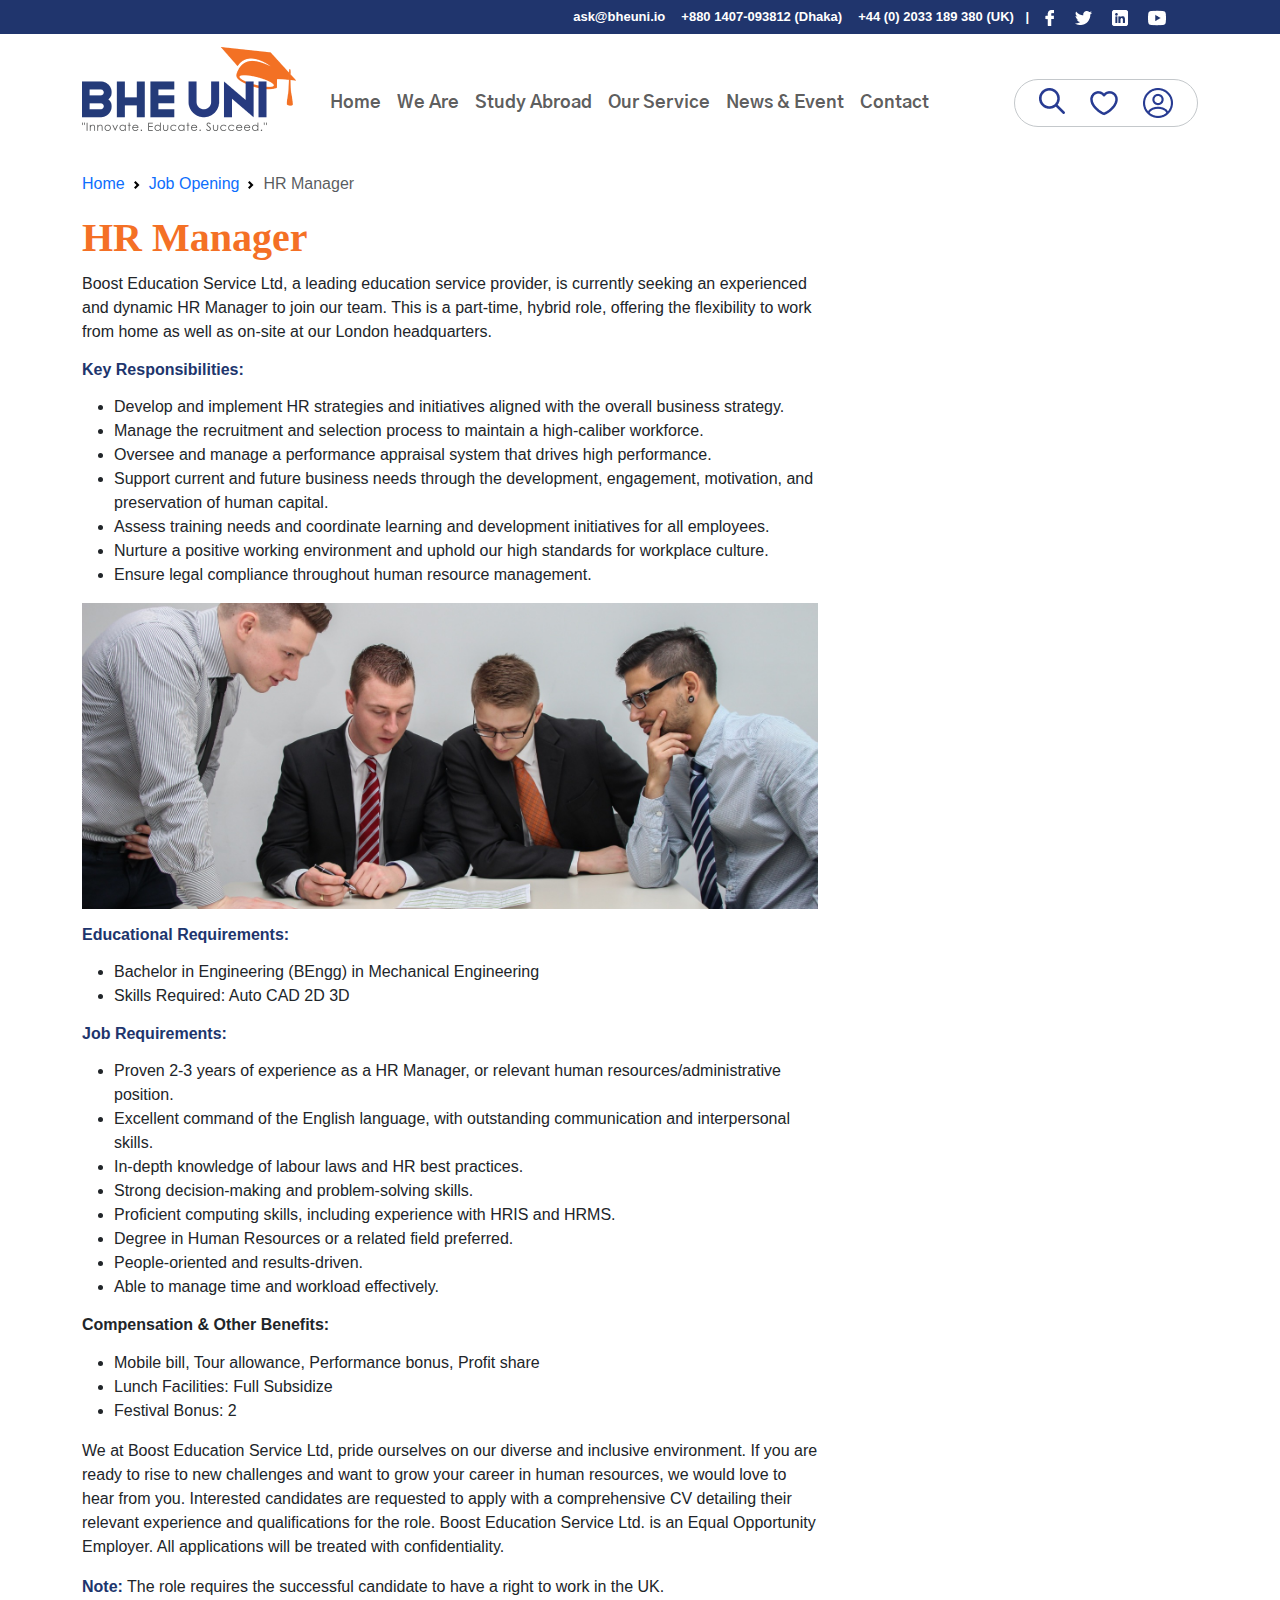
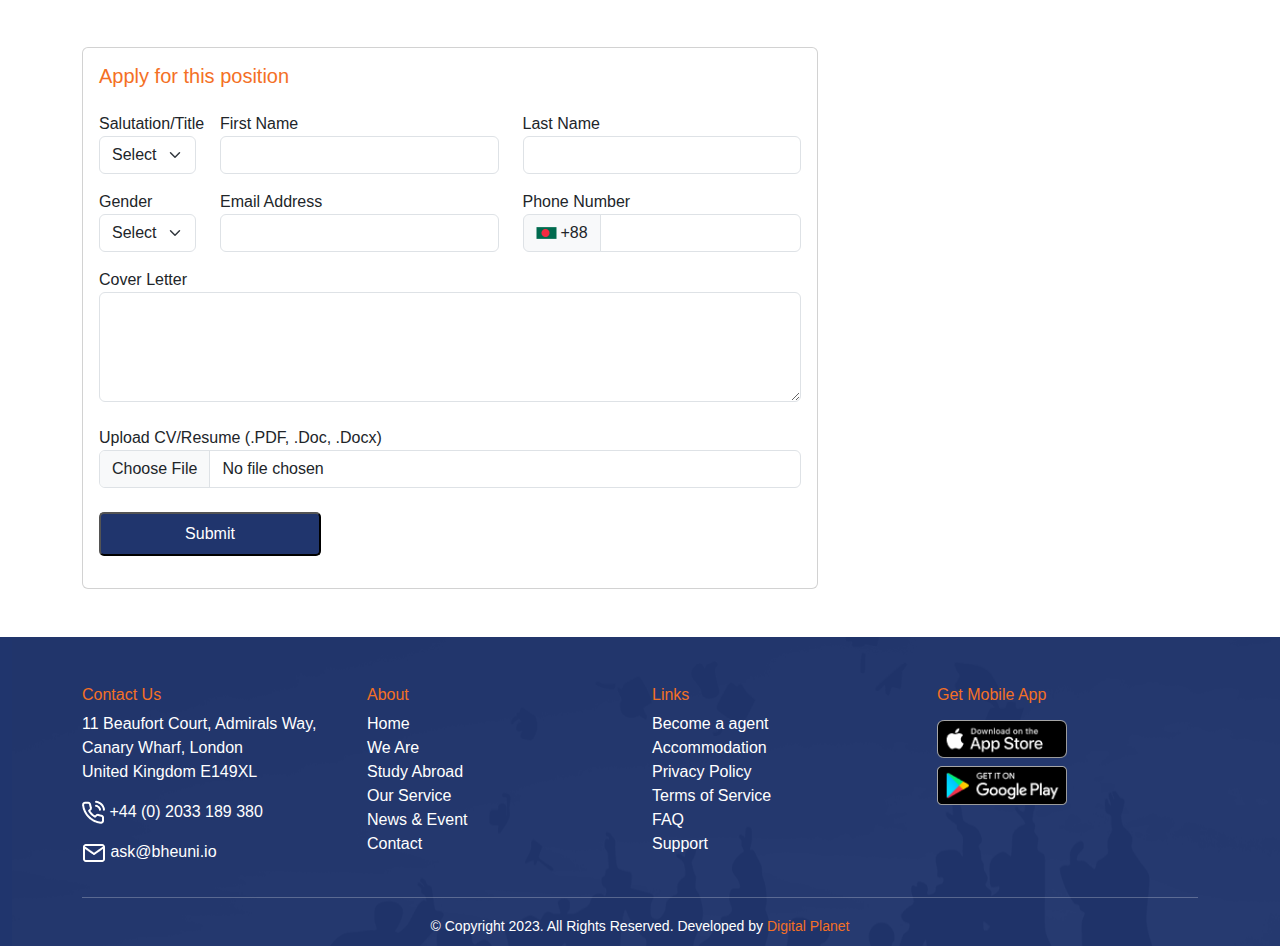
==== commit f048241a: "Job Details page updated" ====
--- a/details.html
+++ b/details.html
@@ -177,7 +177,7 @@
             <!-- First row -->
             <div class="row">
               <div class="col-md-12">
-                <h5>Apply for this position</h5>
+                <h5 class="highligh-secondary">Apply for this position</h5>
               </div>
             </div>
       
@@ -236,7 +236,7 @@
             </div>
       
             <!-- Fifth row (Upload CV) -->
-            <div class="row mt-3">
+            <div class="row my-4">
               <div class="col-md-12">
                 <label for="cv">Upload CV/Resume (.PDF, .Doc, .Docx)</label>
                 <input type="file" class="form-control" id="cv" name="cv" required>
@@ -244,9 +244,9 @@
             </div>
       
             <!-- Submit Button -->
-            <div class="row mt-3">
+            <div class="row my-3">
               <div class="col-md-4">
-                <button type="submit" class="btn btn-primary">Submit</button>
+                <button type="submit" class="submit-button">Submit</button>
               </div>
             </div>
           </form>
--- a/css/style.css
+++ b/css/style.css
@@ -124,4 +124,16 @@
 .footer-menubar{
   background: url('../img/img_footer.png');
   background-color: #20356D;
+}
+.submit-button{
+  display: flex;
+  width: 222px;
+  padding: 8px 20px;
+  justify-content: center;
+  align-items: center;
+  gap: 10px;
+  flex: 1 0 0;
+  background-color: #20356D;
+  color: white;
+  border-radius: 5px;
 }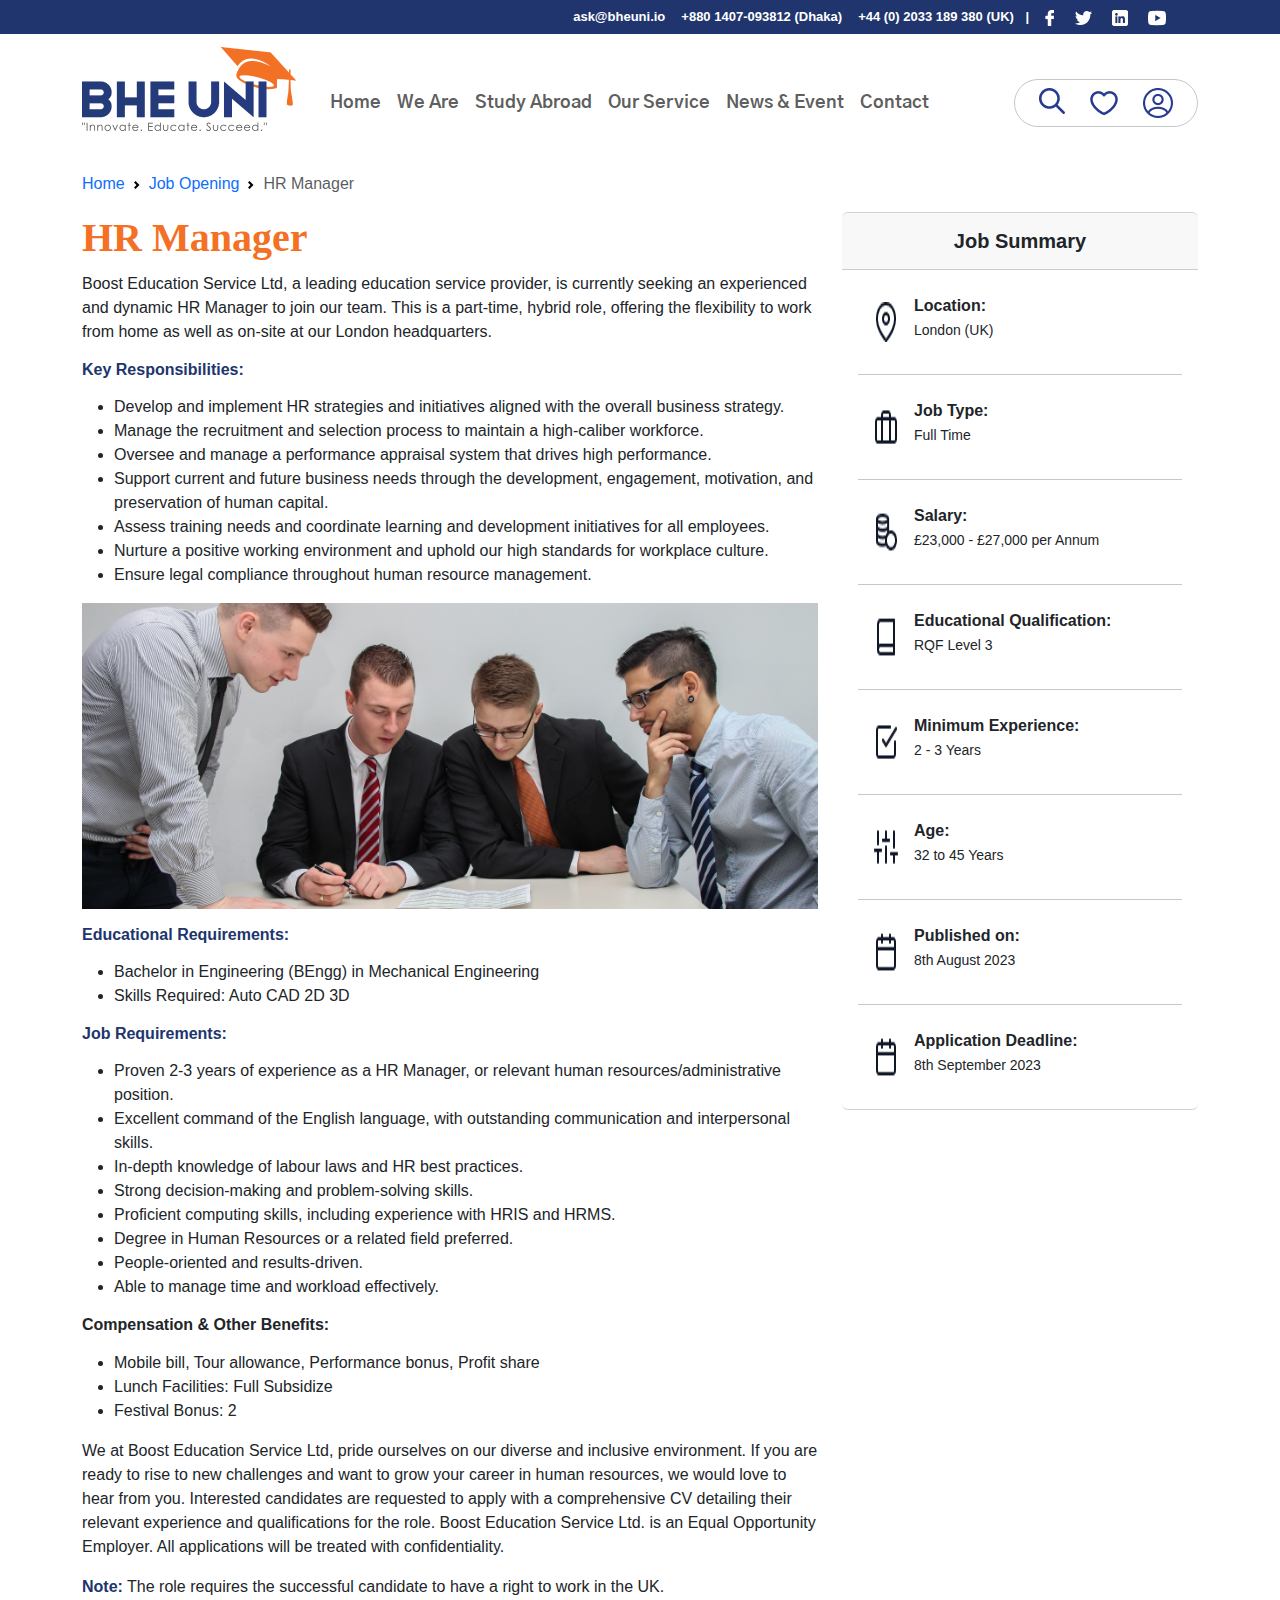
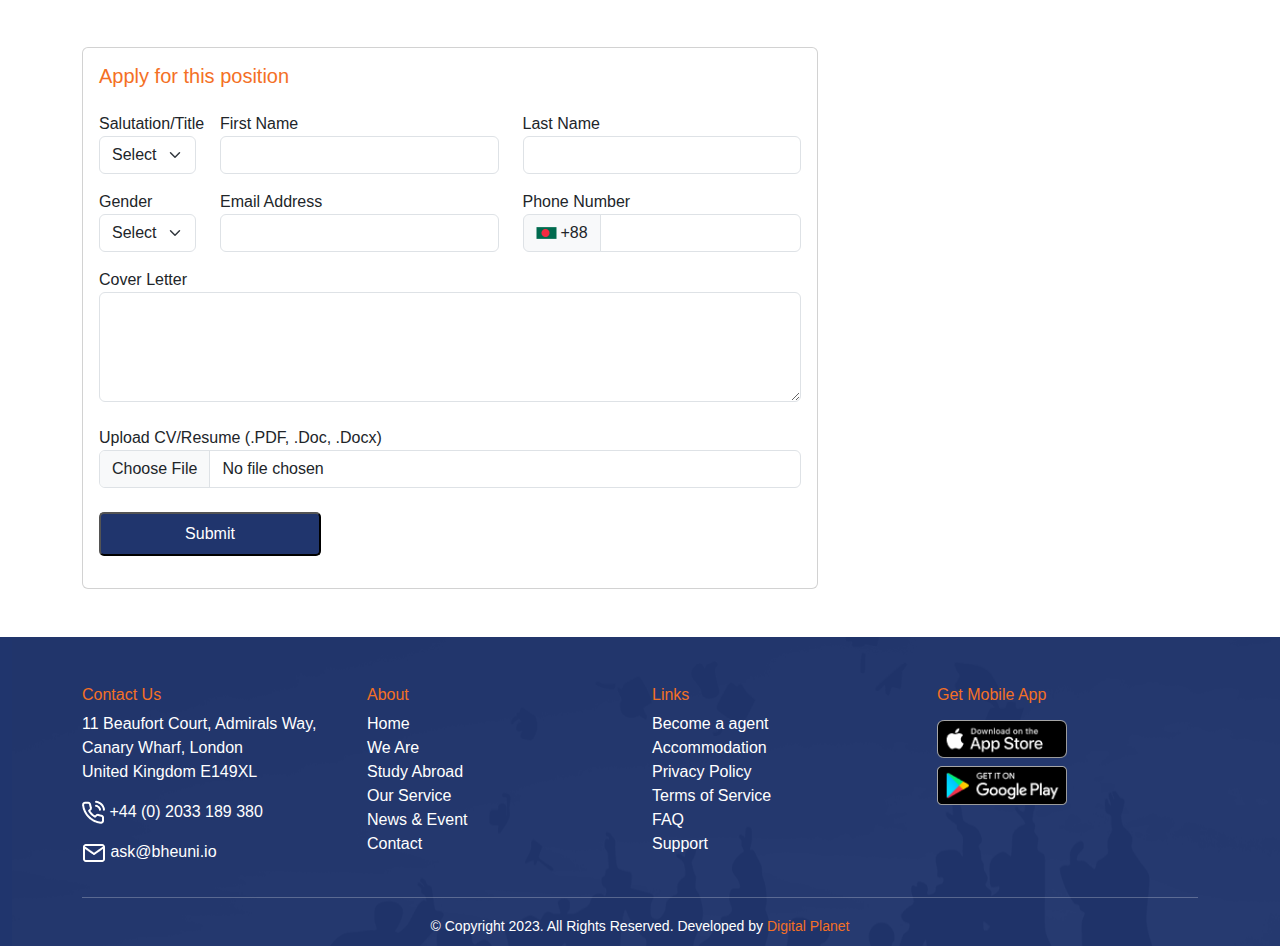
==== commit 16228491: "Job Details page updated" ====
--- a/details.html
+++ b/details.html
@@ -255,7 +255,50 @@
       </div>
       
       <div class="col-md-4">
-
+        <div class="card card-custom">
+          <h5 class="card-header text-center fw-bold py-3">Job Summary</h5>
+          <div class="card-body">
+            <div class="d-flex">
+              <img class="p-3" src="./img/map-pin.png" alt="">
+              <p class="pt-2"><b>Location: </b><br> <small>London (UK)</small></p>
+            </div>
+            <hr>
+            <div class="d-flex">
+              <img class="p-3" src="./img/briefcase.png" alt="">
+              <p class="pt-2"><b>Job Type: </b><br> <small>Full Time</small></p>
+            </div>
+            <hr>
+            <div class="d-flex">
+              <img class="p-3" src="./img/coin-stack.png" alt="">
+              <p class="pt-2"><b>Salary: </b><br> <small>£23,000 - £27,000 per Annum</small></p>
+            </div>
+            <hr>
+            <div class="d-flex">
+              <img class="p-3" src="./img/book.png" alt="">
+              <p class="pt-2"><b>Educational Qualification: </b><br> <small>RQF Level 3</small></p>
+            </div>
+            <hr>
+            <div class="d-flex">
+              <img class="p-3" src="./img/check-square.png" alt="">
+              <p class="pt-2"><b>Minimum Experience: </b><br> <small>2 - 3 Years</small></p>
+            </div>
+            <hr>
+            <div class="d-flex">
+              <img class="p-3" src="./img/sliders.png" alt="">
+              <p class="pt-2"><b>Age: </b><br> <small>32 to 45 Years</small></p>
+            </div>
+            <hr>
+            <div class="d-flex">
+              <img class="p-3" src="./img/calendar-1.png" alt="">
+              <p class="pt-2"><b>Published on: </b><br> <small>8th August 2023</small></p>
+            </div>
+            <hr>
+            <div class="d-flex">
+              <img class="p-3" src="./img/calendar-1.png" alt="">
+              <p class="pt-2"><b>Application Deadline: </b><br> <small>8th September 2023</small></p>
+            </div>
+          </div>
+        </div>
       </div>
     </div>
   </div>
--- a/css/style.css
+++ b/css/style.css
@@ -136,4 +136,9 @@
   background-color: #20356D;
   color: white;
   border-radius: 5px;
+}
+.card-custom{
+  border-width: 1px 0!important;
+  padding: 0!important;
+  margin: 0!important;
 }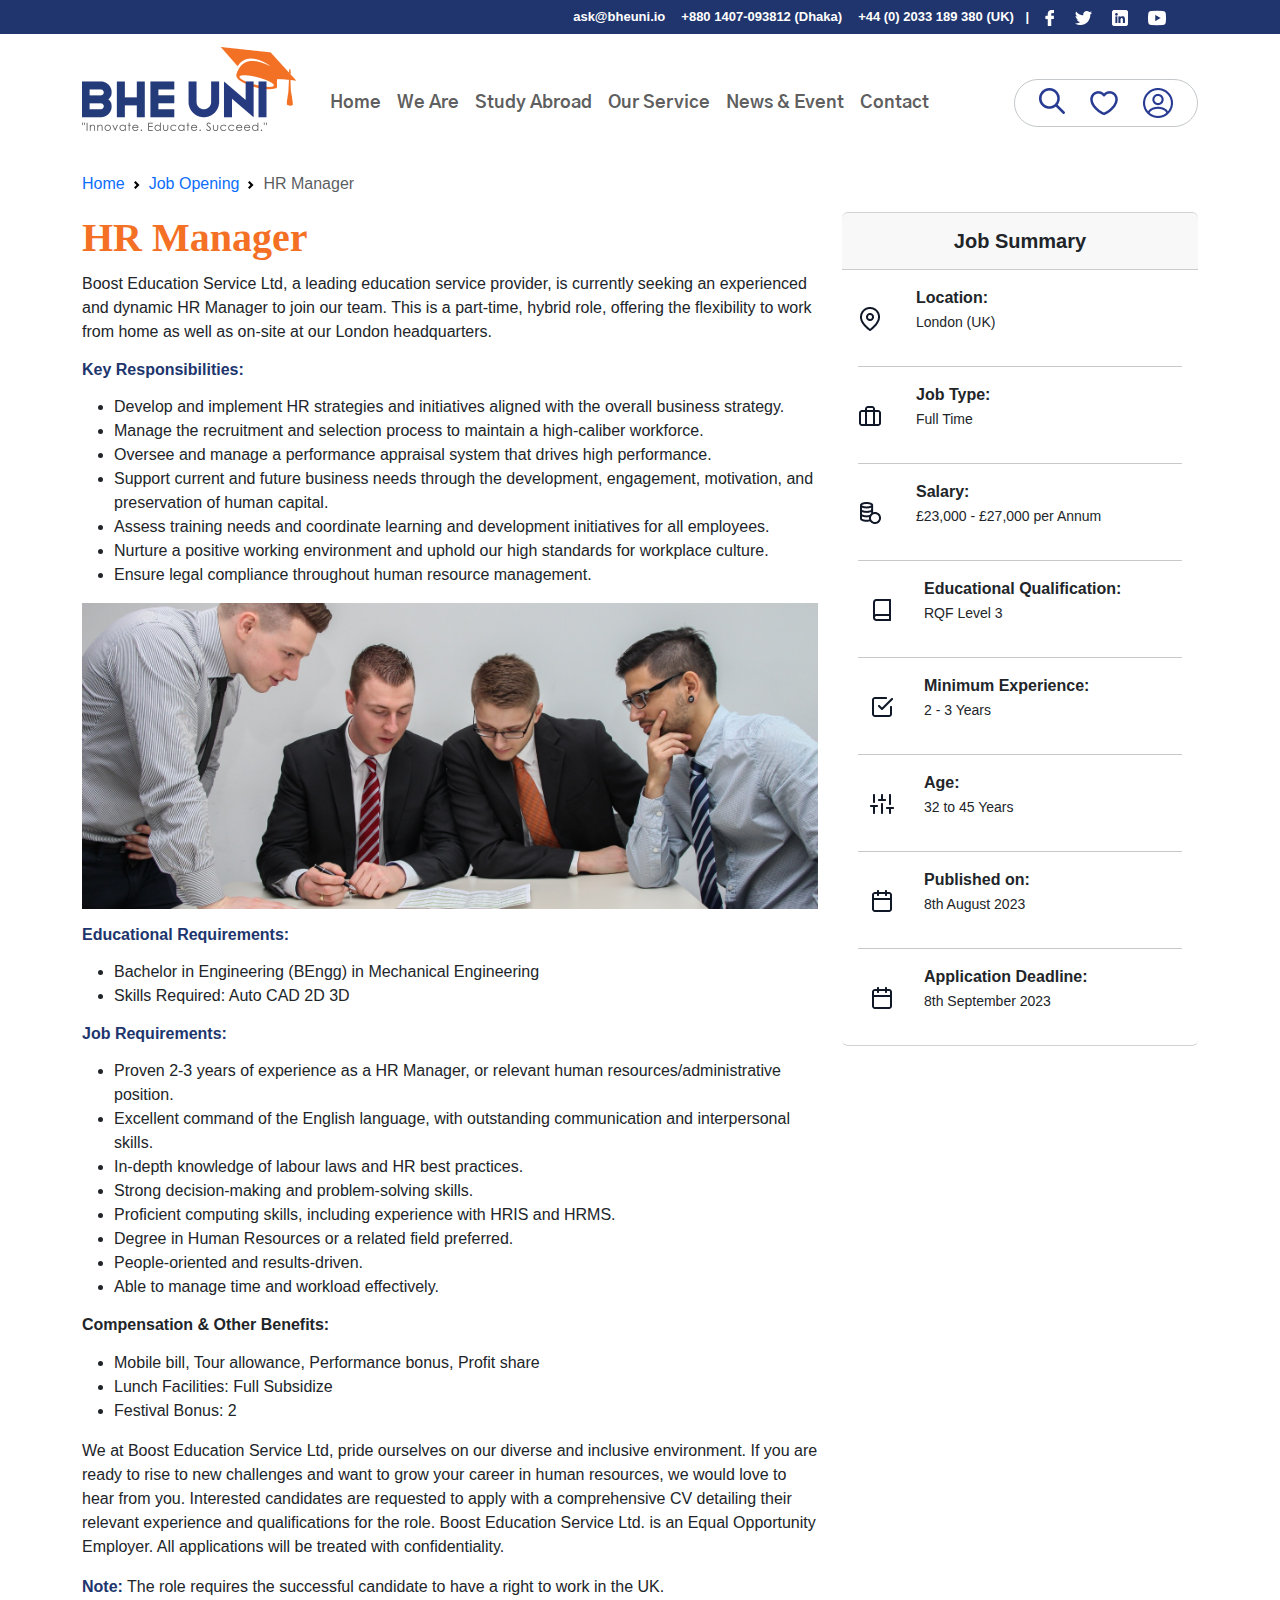
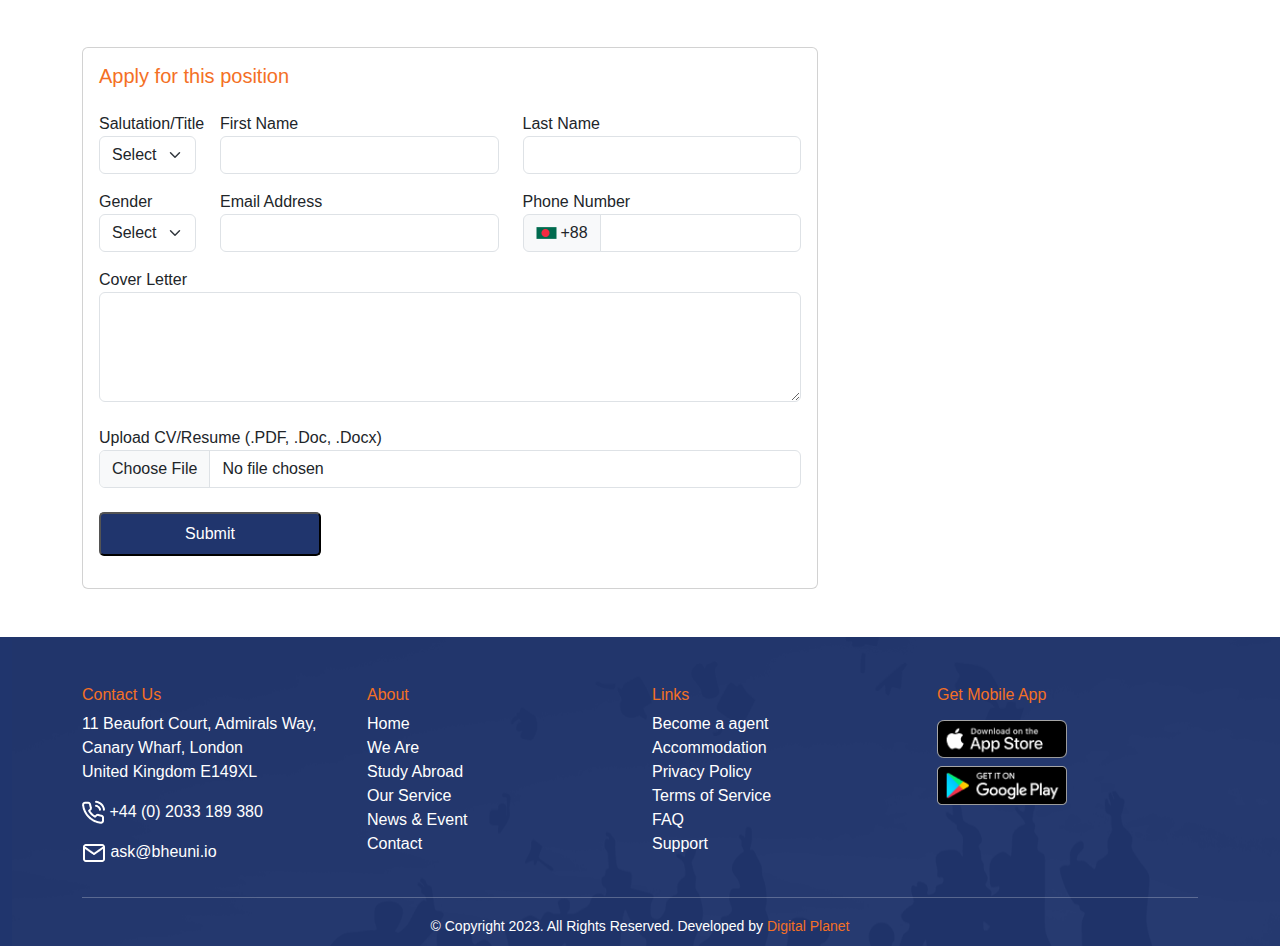
==== commit 93419b66: "Job Details page updated" ====
--- a/details.html
+++ b/details.html
@@ -258,44 +258,86 @@
         <div class="card card-custom">
           <h5 class="card-header text-center fw-bold py-3">Job Summary</h5>
           <div class="card-body">
-            <div class="d-flex">
-              <img class="p-3" src="./img/map-pin.png" alt="">
-              <p class="pt-2"><b>Location: </b><br> <small>London (UK)</small></p>
-            </div>
-            <hr>
-            <div class="d-flex">
-              <img class="p-3" src="./img/briefcase.png" alt="">
-              <p class="pt-2"><b>Job Type: </b><br> <small>Full Time</small></p>
-            </div>
-            <hr>
-            <div class="d-flex">
-              <img class="p-3" src="./img/coin-stack.png" alt="">
-              <p class="pt-2"><b>Salary: </b><br> <small>£23,000 - £27,000 per Annum</small></p>
-            </div>
-            <hr>
-            <div class="d-flex">
-              <img class="p-3" src="./img/book.png" alt="">
-              <p class="pt-2"><b>Educational Qualification: </b><br> <small>RQF Level 3</small></p>
-            </div>
-            <hr>
-            <div class="d-flex">
-              <img class="p-3" src="./img/check-square.png" alt="">
-              <p class="pt-2"><b>Minimum Experience: </b><br> <small>2 - 3 Years</small></p>
-            </div>
-            <hr>
-            <div class="d-flex">
-              <img class="p-3" src="./img/sliders.png" alt="">
-              <p class="pt-2"><b>Age: </b><br> <small>32 to 45 Years</small></p>
-            </div>
-            <hr>
-            <div class="d-flex">
-              <img class="p-3" src="./img/calendar-1.png" alt="">
-              <p class="pt-2"><b>Published on: </b><br> <small>8th August 2023</small></p>
-            </div>
-            <hr>
-            <div class="d-flex">
-              <img class="p-3" src="./img/calendar-1.png" alt="">
-              <p class="pt-2"><b>Application Deadline: </b><br> <small>8th September 2023</small></p>
+            <div class="row d-flex justify-content-around align-items-center">
+              <div class="col-md-2">
+                <img class="img-fluid" src="./img/map-pin.png" alt="">
+              </div>
+              <div class="col-md-10">
+                <p><b>Location: </b><br> <small>London (UK)</small></p>
+              </div>
+            </div>
+            <hr>
+            <div class="row d-flex justify-content-around align-items-center">
+              <div class="col-md-2">
+                <img class="img-fluid" src="./img/briefcase.png" alt="">
+              </div>
+              <div class="col-md-10">
+                <p><b>Job Type: </b><br> <small>Full Time</small></p>
+              </div>              
+            </div>
+            <hr>
+            <div class="row d-flex justify-content-around align-items-center">
+              <div class="col-md-2">
+                <img class="img-fluid" src="./img/coin-stack.png" alt="">
+              </div>
+              <div class="col-md-10">
+                <p><b>Salary: </b><br> <small>£23,000 - £27,000 per Annum</small></p>
+              </div>              
+            </div>
+            <hr>
+            <div class="row d-flex justify-content-around align-items-center">
+              <div class="row d-flex justify-content-around align-items-center">
+                <div class="col-md-2">
+                  <img class="img-fluid" src="./img/book.png" alt="">
+                </div>
+                <div class="col-md-10">
+                  <p><b>Educational Qualification: </b><br> <small>RQF Level 3</small></p>
+                </div>              
+              </div>
+            </div>
+            <hr>
+            <div class="row d-flex justify-content-around align-items-center">
+              <div class="row d-flex justify-content-around align-items-center">
+                <div class="col-md-2">
+                  <img class="img-fluid" src="./img/check-square.png" alt="">
+                </div>
+                <div class="col-md-10">
+                  <p><b>Minimum Experience: </b><br> <small>2 - 3 Years</small></p>
+                </div>              
+              </div>
+            </div>
+            <hr>
+            <div class="row d-flex justify-content-around align-items-center">
+              <div class="row d-flex justify-content-around align-items-center">
+                <div class="col-md-2">
+                  <img class="img-fluid" src="./img/sliders.png" alt="">
+                </div>
+                <div class="col-md-10">
+                  <p><b>Age: </b><br> <small>32 to 45 Years</small></p>
+                </div>              
+              </div>
+            </div>
+            <hr>
+            <div class="row d-flex justify-content-around align-items-center">
+              <div class="row d-flex justify-content-around align-items-center">
+                <div class="col-md-2">
+                  <img class="img-fluid" src="./img/calendar-1.png" alt="">
+                </div>
+                <div class="col-md-10">
+                  <p><b>Published on: </b><br> <small>8th August 2023</small></p>
+                </div>              
+              </div>
+            </div>
+            <hr>
+            <div class="row d-flex justify-content-around align-items-center">
+              <div class="row d-flex justify-content-around align-items-center">
+                <div class="col-md-2">
+                  <img class="img-fluid" src="./img/calendar-1.png" alt="">
+                </div>
+                <div class="col-md-10">
+                  <p><b>Application Deadline: </b><br> <small>8th September 2023</small></p>
+                </div>              
+              </div>              
             </div>
           </div>
         </div>
--- a/css/style.css
+++ b/css/style.css
@@ -139,6 +139,4 @@
 }
 .card-custom{
   border-width: 1px 0!important;
-  padding: 0!important;
-  margin: 0!important;
 }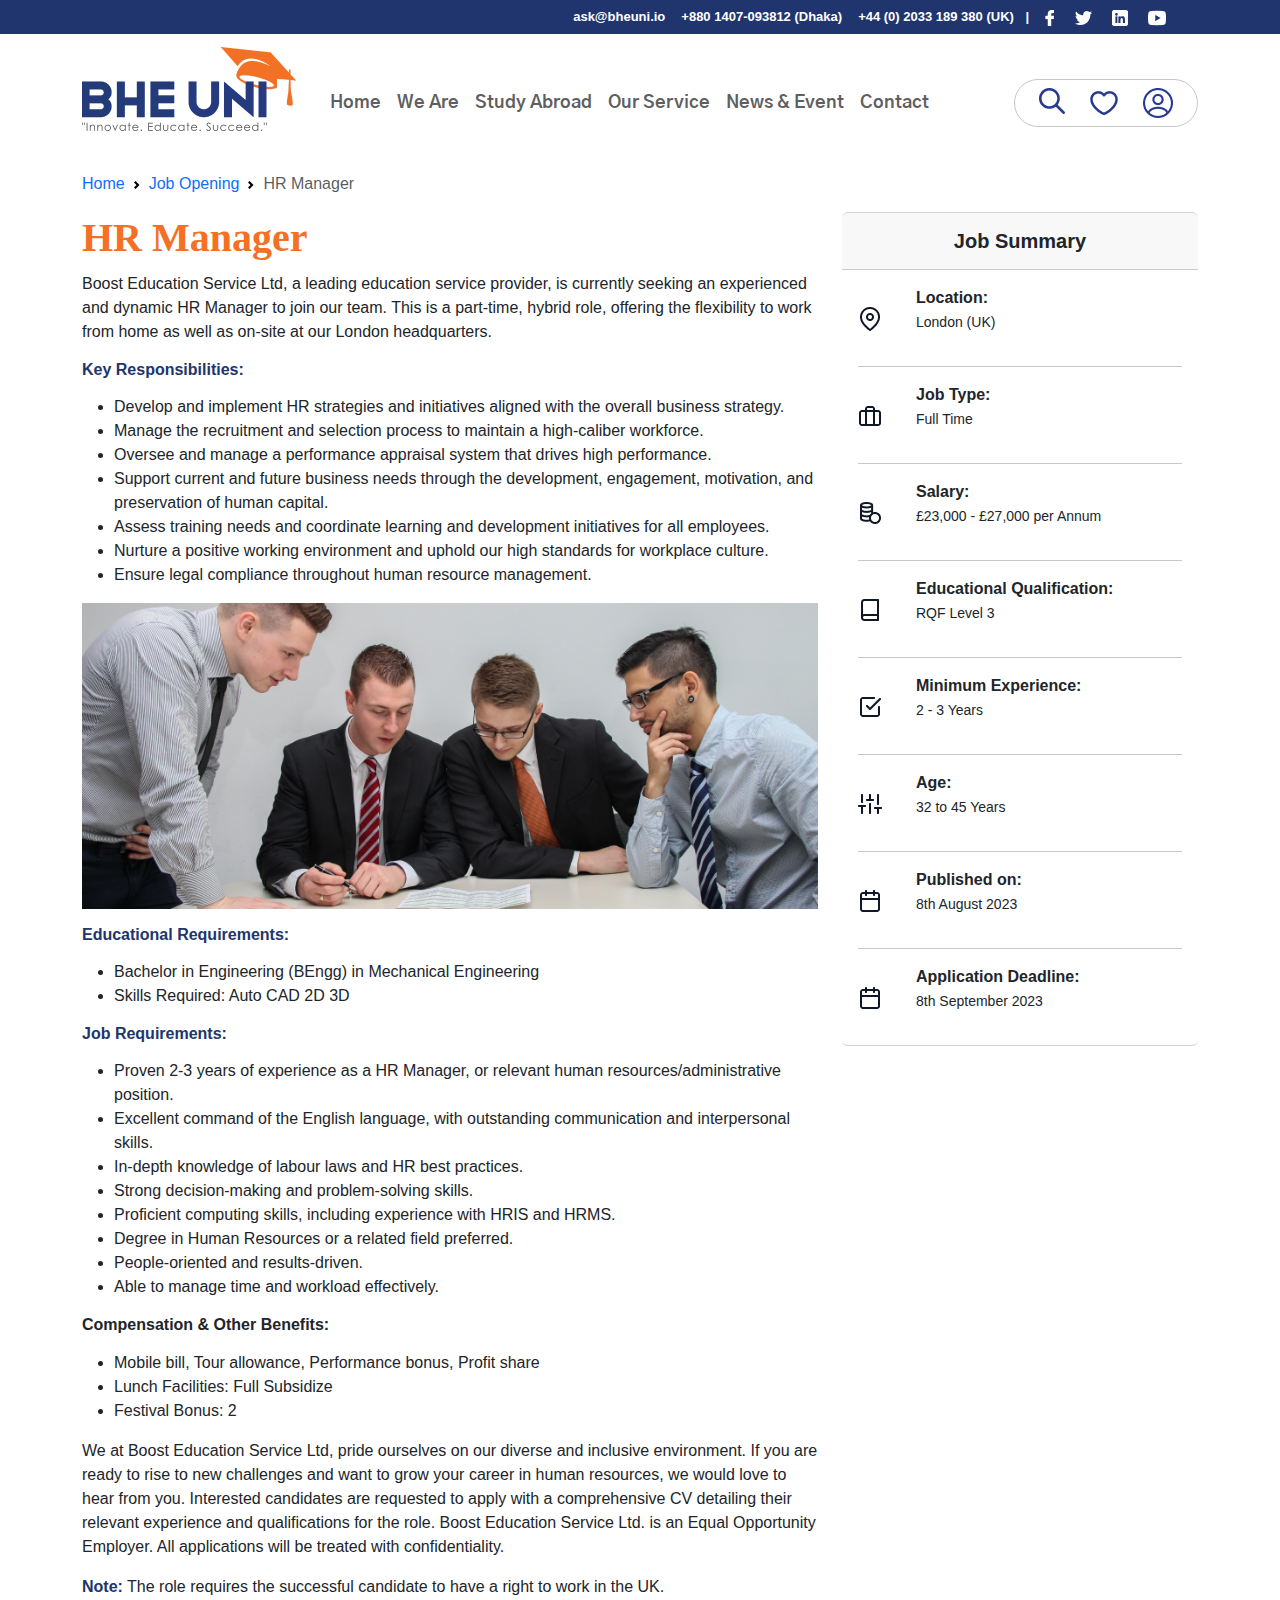
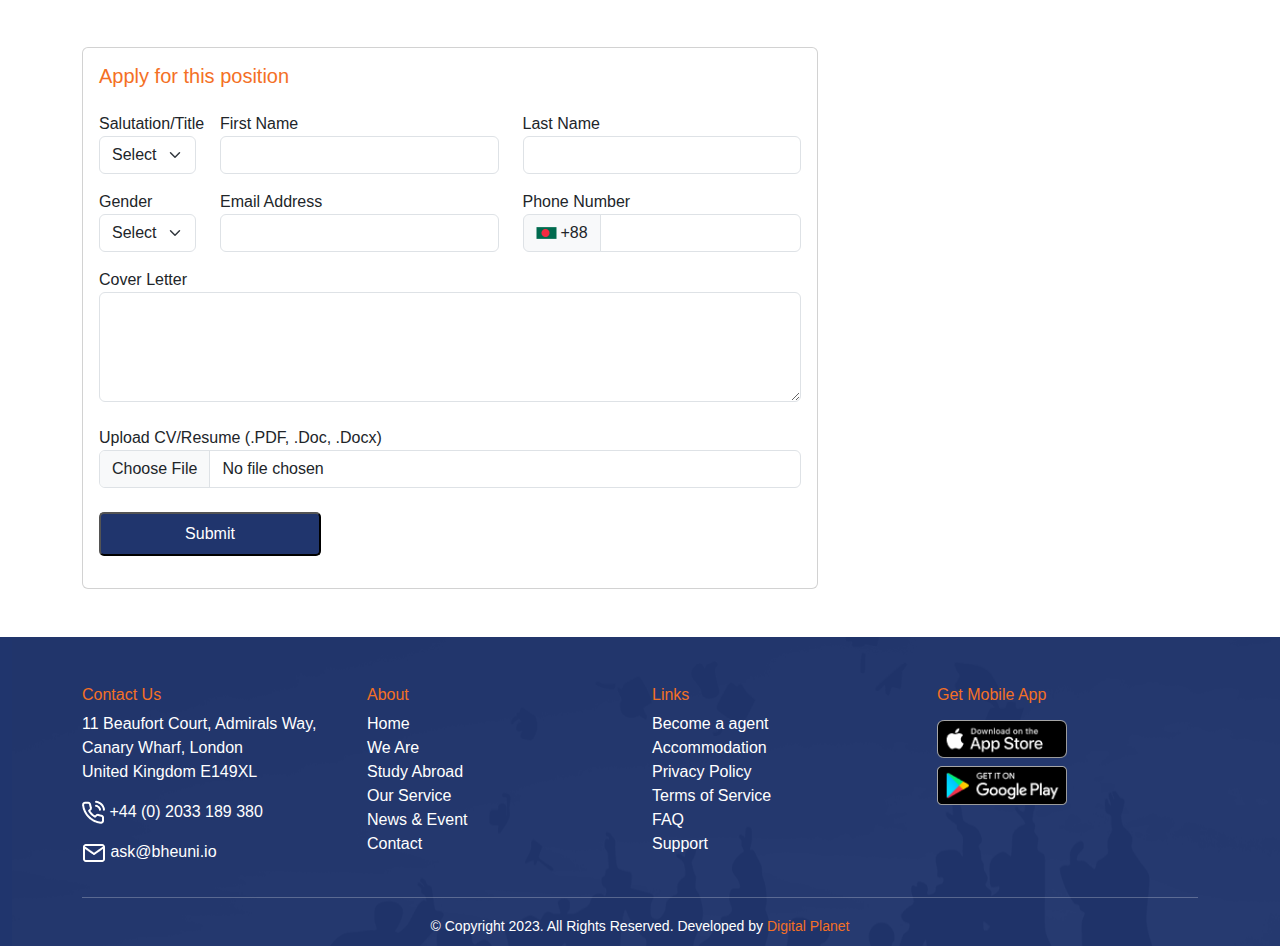
==== commit a5844449: "Job Details page updated" ====
--- a/details.html
+++ b/details.html
@@ -286,58 +286,48 @@
             </div>
             <hr>
             <div class="row d-flex justify-content-around align-items-center">
-              <div class="row d-flex justify-content-around align-items-center">
                 <div class="col-md-2">
                   <img class="img-fluid" src="./img/book.png" alt="">
                 </div>
                 <div class="col-md-10">
                   <p><b>Educational Qualification: </b><br> <small>RQF Level 3</small></p>
-                </div>              
-              </div>
-            </div>
-            <hr>
-            <div class="row d-flex justify-content-around align-items-center">
-              <div class="row d-flex justify-content-around align-items-center">
+                </div>
+            </div>
+            <hr>
+            <div class="row d-flex justify-content-around align-items-center">
                 <div class="col-md-2">
                   <img class="img-fluid" src="./img/check-square.png" alt="">
                 </div>
                 <div class="col-md-10">
                   <p><b>Minimum Experience: </b><br> <small>2 - 3 Years</small></p>
-                </div>              
-              </div>
-            </div>
-            <hr>
-            <div class="row d-flex justify-content-around align-items-center">
-              <div class="row d-flex justify-content-around align-items-center">
+                </div>
+            </div>
+            <hr>
+            <div class="row d-flex justify-content-around align-items-center">
                 <div class="col-md-2">
                   <img class="img-fluid" src="./img/sliders.png" alt="">
                 </div>
                 <div class="col-md-10">
                   <p><b>Age: </b><br> <small>32 to 45 Years</small></p>
-                </div>              
-              </div>
-            </div>
-            <hr>
-            <div class="row d-flex justify-content-around align-items-center">
-              <div class="row d-flex justify-content-around align-items-center">
+                </div>
+            </div>
+            <hr>
+            <div class="row d-flex justify-content-around align-items-center">
                 <div class="col-md-2">
                   <img class="img-fluid" src="./img/calendar-1.png" alt="">
                 </div>
                 <div class="col-md-10">
                   <p><b>Published on: </b><br> <small>8th August 2023</small></p>
-                </div>              
-              </div>
-            </div>
-            <hr>
-            <div class="row d-flex justify-content-around align-items-center">
-              <div class="row d-flex justify-content-around align-items-center">
+                </div>
+            </div>
+            <hr>
+            <div class="row d-flex justify-content-around align-items-center">
                 <div class="col-md-2">
                   <img class="img-fluid" src="./img/calendar-1.png" alt="">
                 </div>
                 <div class="col-md-10">
                   <p><b>Application Deadline: </b><br> <small>8th September 2023</small></p>
-                </div>              
-              </div>              
+                </div>             
             </div>
           </div>
         </div>
